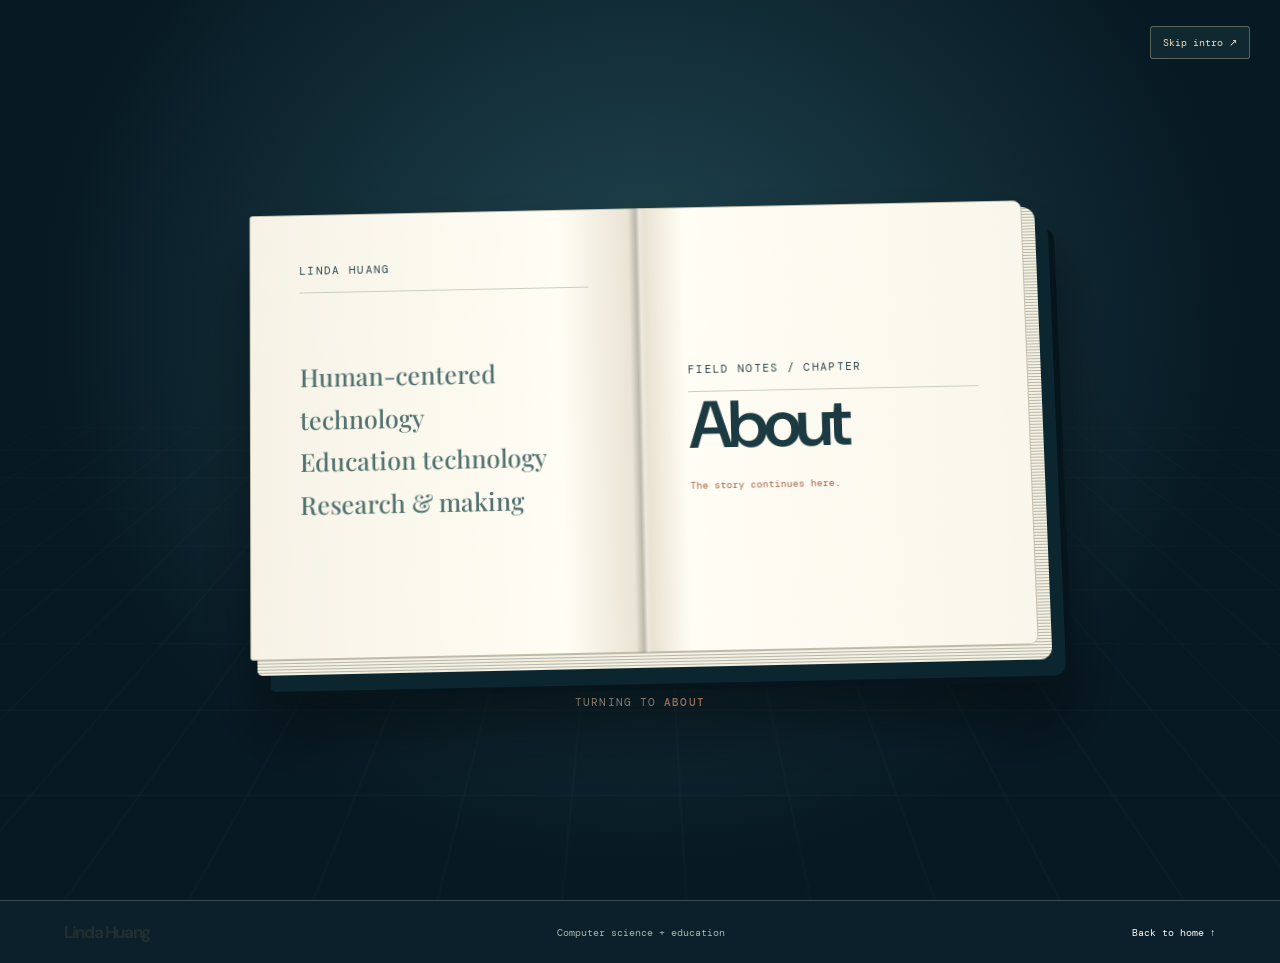
==== about.html @ 570ad169 "Open chapters with a mystery-book transition" ====
<!doctype html><html lang="en"><head><meta charset="UTF-8"><meta name="viewport" content="width=device-width,initial-scale=1"><meta name="description" content="About Linda Huang, a computer science and education student interested in human-centered technology."><title>About Linda Huang</title><link rel="preconnect" href="https://fonts.googleapis.com"><link rel="preconnect" href="https://fonts.gstatic.com" crossorigin><link href="https://fonts.googleapis.com/css2?family=DM+Mono:wght@400;500&family=DM+Sans:wght@400;500;700&family=Playfair+Display:ital,wght@0,600;1,500&display=swap" rel="stylesheet"><link rel="stylesheet" href="styles.css?v=20261101-editorial"><link rel="stylesheet" href="editorial.css?v=20261101-bookflip-v1">  <link rel="stylesheet" href="book.css?v=20261102-mystery-v1">
</head><body class="page-about">
<header class="nav"><a class="brand" href="index.html#top">Linda Huang</a><nav><a class="active" href="about.html">About</a><a href="story.html">My Story</a><a href="research.html">Research</a><a href="projects.html">Projects</a><a href="education.html">Education</a><a href="contact.html">Contact</a></nav><div class="nav-social"><a href="contact.html#email">Email</a><a href="resume.pdf" target="_blank" rel="noopener noreferrer">CV</a></div></header>
<main><section class="about section" id="about"><div class="section-number">About</div><div class="about-layout"><div><h2>Building systems that are useful, intuitive, and <em>human.</em></h2></div><div class="about-copy"><p>Hi, I’m Linda Huang, a Computer Science + Education, Learning Sciences student at the University of Illinois Urbana-Champaign.</p><p>My work sits at the intersection of intelligent systems and everyday human experience. I’m interested in making technology feel more understandable, supportive, and accessible — especially in mental health, education, and communication.</p><p>I’m drawn to interdisciplinary questions: the kind that connect a model to a person, a robot to an environment, or a technical idea to a classroom.</p><div class="focus-tags"><span>Human-centered AI</span><span>Learning sciences</span><span>Robotics</span><span>Education technology</span></div></div></div></section></main>
<footer><a class="brand" href="index.html#top">Linda Huang</a><span>Computer science + education</span><a href="index.html#top">Back to home ↑</a></footer><script src="app.js?v=20261101-editorial"></script><script src="book.js?v=20261102-mystery-v1"></script></body></html>
---- styles.css ----
:root{--ink:#21302e;--paper:#fbfaf6;--cream:#f0efe8;--sage:#dbe7db;--peach:#e8bba6;--accent:#d86b54;--muted:#68736f;--line:#ccd4cd;--serif:'Playfair Display',Georgia,serif;--sans:'DM Sans',Arial,sans-serif;--mono:'DM Mono',monospace}*{box-sizing:border-box}html{scroll-behavior:smooth}body{margin:0;background:var(--paper);color:var(--ink);font:15px/1.65 var(--sans)}.nav{height:70px;padding:0 5vw;display:flex;align-items:center;gap:26px;border-bottom:1px solid var(--line);background:rgba(251,250,246,.94);position:sticky;top:0;z-index:10;backdrop-filter:blur(12px)}.brand{font:700 17px var(--sans);letter-spacing:-.08em;color:var(--ink);text-decoration:none}.brand span{color:var(--accent);font-size:21px;margin-left:3px}.nav-search{font:11px var(--mono);color:var(--muted);display:flex;gap:7px;align-items:center}.nav-search:first-letter{font-size:22px}.nav>nav{display:flex;gap:22px;margin-left:auto}.nav nav a,.nav-social a,footer a{color:var(--ink);font:10px var(--mono);text-decoration:none}.nav nav a:hover,.nav-social a:hover,footer a:hover{color:var(--accent)}.nav-social{display:flex;gap:12px;border-left:1px solid var(--line);padding-left:20px}.section{padding:105px 12vw}.hero{min-height:calc(100vh - 70px);display:grid;grid-template-columns:1fr .8fr;gap:10vw;align-items:center;padding-top:85px;padding-bottom:95px;background:var(--sage)}.eyebrow,.section-number,.item-meta,.tags,.timeline>article>span{font:10px var(--mono);letter-spacing:.06em}.eyebrow{color:var(--accent);text-transform:uppercase}.hero h1{font-size:clamp(66px,9vw,135px);line-height:.82;letter-spacing:-.09em;margin:20px 0 28px;font-weight:600}.hero h1 em,.about h2 em,.contact h2 em{font-family:var(--serif);font-weight:500;letter-spacing:-.08em;color:var(--accent)}.hero-role{font:500 20px/1.3 var(--sans);max-width:420px}.hero-actions{display:flex;gap:22px;align-items:center;margin-top:36px}.button{background:var(--ink);color:var(--paper);text-decoration:none;padding:12px 16px;font-size:11px;font-weight:600;border-radius:4px}.button span{color:var(--peach);padding-left:12px}.text-link{color:var(--ink);font:11px var(--mono);text-decoration:none;border-bottom:1px solid currentColor}.hero-right{align-self:stretch;display:flex;flex-direction:column;justify-content:center}.portrait{height:390px;background:var(--peach);border:1px solid var(--ink);position:relative;display:grid;place-items:center;overflow:hidden}.portrait:before{content:'';position:absolute;width:76%;height:76%;border:1px solid var(--ink);border-radius:50%;transform:rotate(24deg)}.portrait-head{width:170px;height:170px;border-radius:50%;background:var(--paper);border:1px solid var(--ink);display:grid;place-items:center;font:500 35px var(--serif);z-index:1;box-shadow:13px 13px 0 var(--ink)}.portrait-caption{position:absolute;bottom:20px;left:20px;font:10px var(--mono);line-height:1.3}.portrait-star{position:absolute;right:20px;top:20px;font-size:24px}.location{font:10px var(--mono);line-height:1.4;margin:14px 0 0;color:var(--muted)}.location span{color:var(--accent)}.section-number{color:var(--accent);margin-bottom:42px}.section h2{font-size:clamp(40px,5.5vw,78px);line-height:1;letter-spacing:-.075em;margin:0 0 30px;font-weight:600}.about{background:var(--paper)}.about-layout{display:grid;grid-template-columns:1fr .85fr;gap:10vw}.about-copy{max-width:450px;color:var(--muted)}.about-copy p{margin:0 0 22px}.focus-tags{display:flex;gap:8px;flex-wrap:wrap;margin-top:34px}.focus-tags span,.tags span{border:1px solid var(--line);background:rgba(255,255,255,.5);padding:6px 8px;border-radius:3px;font:10px var(--mono)}.publications{background:var(--cream)}.section-intro{max-width:450px;color:var(--muted);margin:-10px 0 48px}.research-list{border-top:1px solid var(--line)}.research-item{display:grid;grid-template-columns:65px 1fr;gap:20px;padding:34px 0;border-bottom:1px solid var(--line)}.item-number{font:11px var(--mono);color:var(--accent)}.item-meta{color:var(--muted);margin:0 0 12px}.research-item h3,.project h3,.timeline h3{font-size:clamp(24px,3vw,40px);line-height:1.05;letter-spacing:-.06em;margin:0 0 15px;font-weight:600}.research-item p:not(.item-meta){max-width:790px;color:var(--muted);margin:0 0 18px}.tags{display:flex;gap:6px;flex-wrap:wrap}.projects{background:var(--paper)}.project-grid{display:grid;grid-template-columns:repeat(2,1fr);gap:20px}.project{border:1px solid var(--line);background:var(--white);min-height:440px}.project-image{height:220px;display:grid;place-items:center;border-bottom:1px solid var(--line);font:75px var(--serif);background:var(--peach)}.project-parent{background:var(--sage)}.project-body{padding:24px}.project-body>span{font:10px var(--mono);color:var(--accent)}.project-body h3{margin-top:18px}.project-body p{color:var(--muted);margin-bottom:20px}.experience{background:var(--sage)}.timeline{border-top:1px solid var(--line)}.timeline article{display:grid;grid-template-columns:180px 1fr;gap:20px;padding:25px 0;border-bottom:1px solid var(--line)}.timeline article>span{color:var(--accent);padding-top:4px}.timeline h3{font-size:25px;margin-bottom:8px}.timeline p{color:var(--muted);margin:0;max-width:630px}.contact{background:var(--ink);color:var(--paper)}.contact .section-number{color:var(--peach)}.contact h2 em{color:var(--peach)}.contact>p{max-width:450px;color:#bdc7c1;margin-bottom:32px}.contact-email{font:500 clamp(24px,3.5vw,48px) var(--serif);color:var(--paper);text-decoration:none;border-bottom:1px solid var(--peach)}.contact-email span{color:var(--peach);font-family:var(--sans)}.contact-footer{display:flex;justify-content:space-between;gap:15px;margin-top:130px;color:#aab6af;font:10px var(--mono)}footer{display:flex;justify-content:space-between;align-items:center;padding:20px 5vw;background:var(--ink);color:#aab6af;border-top:1px solid rgba(251,250,246,.2)}footer span{font:10px var(--mono)}footer a{color:var(--paper)}@media(max-width:780px){.nav{height:64px;padding:0 6vw;gap:14px}.nav-search,.nav-social{display:none}.nav>nav{gap:12px}.nav nav a{font-size:9px}.section{padding:78px 7vw}.hero{display:block;min-height:auto;padding-top:75px}.hero h1{font-size:clamp(66px,19vw,105px)}.hero-role{font-size:17px}.hero-actions{flex-wrap:wrap}.hero-right{margin-top:60px}.portrait{height:310px}.portrait-head{width:140px;height:140px}.about-layout{display:block}.about-copy{margin-top:35px}.research-item{grid-template-columns:35px 1fr;gap:10px}.research-item h3{font-size:28px}.project-grid{grid-template-columns:1fr}.timeline article{display:block}.timeline article>span{display:block;margin-bottom:10px}.contact-footer{flex-direction:column;margin-top:90px}footer{padding:18px 7vw;gap:12px;flex-wrap:wrap}footer>span{width:100%;order:3}}
 .portrait-head{font:600 17px var(--sans);letter-spacing:-.06em;text-align:center}
 .mindjoy-link{display:inline-block;margin-top:18px;padding:9px 12px;background:var(--ink);color:var(--paper);font:500 10px var(--mono);text-decoration:none;border-radius:3px}.mindjoy-link:hover{background:var(--accent);color:var(--paper)}
 .education-feature{display:flex;justify-content:space-between;align-items:flex-end;gap:30px;padding:28px 30px;margin:0 0 34px;background:var(--peach);border:1px solid var(--ink)}.education-label{font:10px var(--mono);color:var(--accent);text-transform:uppercase;letter-spacing:.06em}.education-feature h3{font-size:clamp(25px,3vw,42px);line-height:1;letter-spacing:-.06em;margin:15px 0 10px}.education-feature p{color:var(--muted);margin:0}.education-feature strong{font-size:clamp(42px,6vw,80px);letter-spacing:-.09em;color:rgba(33,48,46,.2)}@media(max-width:780px){.education-feature{display:block;padding:24px}.education-feature strong{display:block;margin-top:22px}}
 .hero-education{max-width:520px;margin:15px 0 0;color:var(--ink);font:500 11px/1.5 var(--mono);text-transform:uppercase;letter-spacing:.04em}.hero-role+.hero-education{border-left:2px solid var(--accent);padding-left:12px}
 .hero-education span{display:block}.hero-education span+span{margin-top:4px;color:var(--muted)}
 .hero-right{align-self:center;display:block}.hero-panel{background:var(--paper);border:1px solid var(--ink);box-shadow:10px 10px 0 var(--ink);padding:25px 26px;max-width:460px}.hero-panel-top,.hero-panel-footer{display:flex;justify-content:space-between;align-items:center;font:10px var(--mono);text-transform:uppercase;letter-spacing:.05em}.hero-panel-top{padding-bottom:20px;border-bottom:1px solid var(--line);color:var(--accent)}.hero-panel-top i{font-style:normal;color:var(--muted)}.hero-panel-main{display:flex;gap:15px;align-items:flex-start;padding:27px 0}.panel-mark{flex:0 0 auto;width:52px;height:52px;display:grid;place-items:center;background:var(--peach);border:1px solid var(--ink);border-radius:50%;font:500 15px var(--serif)}.hero-panel-main strong{display:block;font-size:20px;line-height:1.12;letter-spacing:-.04em}.hero-panel-main p{color:var(--muted);font-size:12px;line-height:1.55;margin:9px 0 0}.hero-panel-details{display:grid;grid-template-columns:repeat(3,1fr);gap:14px;padding:20px 0;border-top:1px solid var(--line);border-bottom:1px solid var(--line)}.hero-panel-details span{display:block;color:var(--accent);font:9px var(--mono);text-transform:uppercase;margin-bottom:7px}.hero-panel-details b{font:500 11px/1.35 var(--sans)}.hero-panel-footer{padding-top:17px;color:var(--muted);font-size:9px}.hero-panel-footer a{color:var(--ink);text-decoration:none}.hero-panel-footer a:hover{color:var(--accent)}@media(max-width:780px){.hero-panel{max-width:none;padding:21px 19px;box-shadow:6px 6px 0 var(--ink)}.hero-panel-details{gap:8px}.hero-panel-details b{font-size:10px}.hero-panel-main strong{font-size:18px}}
 .story{background:var(--peach)}.story .section-number{color:var(--ink)}.story-layout{display:grid;grid-template-columns:1fr .85fr;gap:10vw}.story h2{font-size:clamp(40px,5.5vw,78px);line-height:1;letter-spacing:-.075em;margin:0}.story h2 em{font-family:var(--serif);font-weight:500;color:var(--accent)}.story-copy{max-width:450px;color:var(--muted)}.story-copy p{margin:0 0 21px}.story-steps{display:grid;grid-template-columns:repeat(3,1fr);gap:0;margin-top:75px;border-top:1px solid var(--ink);border-bottom:1px solid var(--ink)}.story-steps>div{padding:20px 18px 22px;border-right:1px solid var(--ink)}.story-steps>div:last-child{border-right:0}.story-steps span{display:block;color:var(--accent);font:10px var(--mono);margin-bottom:20px}.story-steps b{font:600 22px var(--serif)}.story-steps p{color:var(--muted);font-size:12px;line-height:1.4;margin:8px 0 0}@media(max-width:780px){.story-layout{display:block}.story-copy{margin-top:32px}.story-steps{grid-template-columns:1fr;margin-top:50px}.story-steps>div{border-right:0;border-bottom:1px solid var(--ink)}.story-steps>div:last-child{border-bottom:0}}
 .hero.hero-solo{grid-template-columns:1fr}.hero.hero-solo .hero-left{max-width:940px}
 .project-security{background:var(--sage)}.project-robot{background:var(--peach)}
 .contact-linkedin,.contact-github{display:inline-block;margin:22px 0 0;color:var(--paper);font:11px var(--mono);text-decoration:none;border-bottom:1px solid var(--peach);padding-bottom:3px}.contact-linkedin:hover,.contact-github:hover{color:var(--peach)}
 .contact-email,.contact-linkedin,.contact-github{display:block;width:max-content}.contact-linkedin,.contact-github{font:500 clamp(24px,3.5vw,48px) var(--serif);margin-top:24px;padding-bottom:8px}
 #contact{scroll-margin-top:82px}.contact-email.is-highlighted{color:var(--peach);border-bottom-color:var(--paper);text-shadow:0 0 18px rgba(232,187,166,.68);animation:contact-email-highlight 2.4s ease-out both}@keyframes contact-email-highlight{0%,100%{transform:translateX(0)}18%{transform:translateX(5px)}36%{transform:translateX(-4px)}54%{transform:translateX(3px)}72%{transform:translateX(-2px)}}
/* Research media */
.project{background:var(--paper)}
.research-content{min-width:0}.research-media{margin:28px 0 22px;border:1px solid var(--ink);background:var(--paper);padding:18px 20px;color:var(--ink);font:10px var(--mono);overflow:hidden}.media-kicker{color:var(--accent);letter-spacing:.08em;margin-bottom:18px}.model-row{display:grid;grid-template-columns:72px 1fr 28px;gap:10px;align-items:center;margin:12px 0}.model-row b{font-weight:500;text-align:right}.bar{display:block;height:9px;background:var(--peach);border-right:18px solid var(--ink)}.bar-one{width:96%}.bar-two{width:88%}.bar-three{width:80%}.media-foot{display:flex;justify-content:space-between;gap:12px;border-top:1px solid var(--line);padding-top:13px;margin-top:18px;color:var(--muted);font-size:9px}.signal-map{height:150px;position:relative;background:var(--sage);border:1px solid var(--line)}.signal-node{position:absolute;display:grid;place-items:center;border:1px solid var(--ink);border-radius:50%;background:var(--paper);height:42px;width:42px;z-index:1}.node-center{left:calc(50% - 21px);top:calc(50% - 21px);background:var(--peach);font-family:var(--serif);font-size:12px}.node-sleep{left:10%;top:16%}.node-stress{right:10%;top:16%}.node-study{left:10%;bottom:16%}.node-social{right:10%;bottom:16%;width:54px;border-radius:24px}.signal-line{position:absolute;height:1px;background:var(--ink);width:34%;left:33%;top:50%;transform-origin:left center}.line-a{transform:rotate(-31deg)}.line-b{transform:rotate(31deg)}.line-c{transform:rotate(149deg)}.line-d{transform:rotate(-149deg)}@media(max-width:780px){.research-media{margin-top:24px;padding:15px}.model-row{grid-template-columns:64px 1fr 24px}.media-foot{display:block;line-height:1.6}.media-foot span{display:block}.media-foot span+span{margin-top:3px}}
.project-image svg{width:92px;height:92px;fill:none;stroke:var(--ink);stroke-width:2;stroke-linecap:round;stroke-linejoin:round}.project-image svg circle{fill:var(--paper)}.project-image svg path:first-child{fill:none}.project-image.project-security svg{stroke-width:2.5}.project-image.project-robot svg{width:110px;height:110px}
.project-image .generated-media{width:170px;height:128px;stroke-width:1.8}.generated-media .media-orb{fill:var(--paper);transform-origin:80px 58px;animation:media-breathe 3s ease-in-out infinite}.generated-media .media-orbit{fill:none;stroke:var(--accent);stroke-dasharray:5 7;transform-origin:80px 58px;animation:media-spin 8s linear infinite}.generated-media .media-dot{fill:var(--accent);stroke:none;animation:media-blink 2s ease-in-out infinite}.generated-media .media-scan{stroke:var(--peach);stroke-width:3;stroke-dasharray:12 8;animation:media-scan 2.6s linear infinite}.generated-media .media-bubble{fill:var(--paper);animation:media-float 3.5s ease-in-out infinite}.generated-media .bubble-two{animation-delay:1s}@keyframes media-breathe{0%,100%{transform:scale(.96)}50%{transform:scale(1.06)}}@keyframes media-spin{to{transform:rotate(360deg)}}@keyframes media-blink{0%,100%{opacity:.35}50%{opacity:1}}@keyframes media-scan{to{stroke-dashoffset:-40}}@keyframes media-float{0%,100%{transform:translateY(5px);opacity:.4}50%{transform:translateY(-8px);opacity:1}}
.mental-health-icon{width:180px;height:150px;fill:none;stroke:var(--ink);stroke-linecap:round;stroke-linejoin:round}.mental-health-icon .heart-shape{fill:rgba(232,187,166,.55);stroke-width:2}.mental-health-icon .pulse-line{stroke:var(--accent);stroke-width:2.5;stroke-dasharray:10 5;animation:mental-pulse 2.5s linear infinite}@keyframes mental-pulse{to{stroke-dashoffset:-45}}
.mental-health-icon .brain-shape{fill:rgba(232,187,166,.55);stroke-width:2}.mental-health-icon .brain-fold{stroke:var(--accent);stroke-width:1.5}.mental-health-icon .signal-node-real{fill:var(--accent);stroke:none}.mental-health-icon .signal-connector{stroke:var(--muted);stroke-width:1;stroke-dasharray:3 4}.mental-health-icon .detect-line{stroke:var(--accent);stroke-width:2;stroke-dasharray:8 5;animation:mental-pulse 2.5s linear infinite}
.nav nav a.active{color:var(--accent)}
body::before{content:'';position:fixed;inset:0;z-index:1000;pointer-events:none;background:var(--paper);animation:page-fade-curtain .65s ease-out both}.page-about::before{background:var(--peach);animation:about-flash .8s cubic-bezier(.2,.8,.2,1) both}.page-story::before{background:var(--peach);animation:story-flash .8s cubic-bezier(.2,.8,.2,1) both}.page-research::before{background:var(--cream);animation:research-flash .8s cubic-bezier(.2,.8,.2,1) both}.page-projects::before{background:var(--sage);transform-origin:50% 50%;animation:projects-flash .85s cubic-bezier(.2,.8,.2,1) both}.page-education::before{background:var(--sage);animation:education-flash .8s cubic-bezier(.2,.8,.2,1) both}.page-contact::before{background:var(--ink);animation:contact-flash .8s ease-out both}@keyframes page-fade-curtain{0%{opacity:1}100%{opacity:0}}@keyframes about-flash{0%{clip-path:inset(0 0 0 0)}100%{clip-path:inset(0 100% 0 0)}}@keyframes story-flash{0%{clip-path:inset(0 0 100% 0)}100%{clip-path:inset(100% 0 0 0)}}@keyframes research-flash{0%{clip-path:inset(0 0 0 0)}100%{clip-path:inset(0 0 0 100%)}}@keyframes projects-flash{0%{transform:scale(1);opacity:1}100%{transform:scale(.05);opacity:0}}@keyframes education-flash{0%{clip-path:inset(100% 0 0 0)}100%{clip-path:inset(0 0 100% 0)}}@keyframes contact-flash{0%{opacity:1}100%{opacity:0}}@media(prefers-reduced-motion:reduce){body::before{animation:none!important;opacity:0!important}}
/* Page transitions: center-led motion, with no left-to-right wipes. */
body::before,.page-home::before,.page-about::before,.page-story::before,.page-research::before,.page-projects::before,.page-education::before,.page-contact::before{animation:page-fade-curtain .42s ease-out both}
.page-home main,.page-about main{transform-origin:50% 50%;animation:center-zoom-in .85s cubic-bezier(.2,.8,.2,1) both}
.page-story main,.page-education main{transform-origin:50% 50%;animation:blinds-open .9s cubic-bezier(.2,.8,.2,1) both}
.page-research main{transform-origin:50% 50%;animation:center-pop-in .9s cubic-bezier(.2,.8,.2,1) both}
.page-projects main{transform-origin:50% 50%;animation:project-pop-in .95s cubic-bezier(.2,.8,.2,1) both}
.page-contact main{transform-origin:50% 50%;animation:contact-center-in .85s cubic-bezier(.2,.8,.2,1) both}
@keyframes center-zoom-in{0%{opacity:0;transform:scale(.86);filter:blur(5px)}68%{opacity:1;transform:scale(1.025);filter:blur(0)}100%{opacity:1;transform:scale(1)}}
@keyframes blinds-open{0%{opacity:0;transform:scaleY(.06);filter:blur(3px)}58%{opacity:1;transform:scaleY(.06);filter:blur(0)}100%{opacity:1;transform:scaleY(1)}}
@keyframes center-pop-in{0%{opacity:0;transform:scale(.72) rotate(-1.5deg);filter:blur(4px)}72%{opacity:1;transform:scale(1.035) rotate(.25deg);filter:blur(0)}100%{opacity:1;transform:scale(1) rotate(0)}}
@keyframes project-pop-in{0%{opacity:0;transform:scale(.68)}62%{opacity:1;transform:scale(1.045)}100%{opacity:1;transform:scale(1)}}
@keyframes contact-center-in{0%{opacity:0;transform:scale(.9);filter:blur(7px)}100%{opacity:1;transform:scale(1);filter:blur(0)}}
@media(prefers-reduced-motion:reduce){.page-home main,.page-about main,.page-story main,.page-research main,.page-projects main,.page-education main,.page-contact main{animation:none!important}}
.nav{animation:nav-drop .7s cubic-bezier(.2,.8,.2,1) both}.nav nav a{position:relative;transition:color .25s ease,transform .25s ease}.nav nav a:hover{transform:translateY(-2px)}.nav nav a::after{content:'';position:absolute;left:0;right:100%;bottom:-7px;height:1px;background:var(--accent);transition:right .3s ease}.nav nav a:hover::after,.nav nav a.active::after{right:0}.button,.text-link,.mindjoy-link,.contact-linkedin,.contact-github{transition:transform .25s ease,background-color .25s ease,color .25s ease,box-shadow .25s ease}.button:hover,.text-link:hover,.mindjoy-link:hover,.contact-linkedin:hover,.contact-github:hover{transform:translateY(-3px)}.button:hover{box-shadow:5px 5px 0 var(--peach)}.hero .portrait{animation:soft-float 6s ease-in-out infinite}.hero-panel{animation:panel-enter .9s .18s cubic-bezier(.2,.8,.2,1) both}.project,.story-steps>div{transition:transform .35s ease,box-shadow .35s ease,border-color .35s ease}.project:hover{transform:translateY(-8px);box-shadow:10px 12px 0 var(--ink);border-color:var(--ink)}.project:hover .project-image{background-color:var(--sage)}.story-steps>div:hover{transform:translateY(-4px);background:rgba(251,250,246,.2)}.focus-tags span,.tags span{transition:transform .2s ease,background-color .2s ease,border-color .2s ease}.focus-tags span:hover,.tags span:hover{transform:translateY(-3px);background:var(--peach);border-color:var(--ink)}.motion-reveal{opacity:0;transform:translateY(26px);transition:opacity .75s cubic-bezier(.2,.8,.2,1) var(--reveal-delay,0ms),transform .75s cubic-bezier(.2,.8,.2,1) var(--reveal-delay,0ms)}.motion-reveal.is-visible{opacity:1;transform:none}@keyframes nav-drop{from{opacity:0;transform:translateY(-14px)}to{opacity:1;transform:none}}@keyframes soft-float{0%,100%{transform:translateY(0) rotate(0)}50%{transform:translateY(-8px) rotate(.5deg)}}@keyframes panel-enter{from{opacity:0;transform:translateX(28px) rotate(1deg)}to{opacity:1;transform:none}}@media(prefers-reduced-motion:reduce){*,*::before,*::after{animation-duration:.01ms!important;animation-iteration-count:1!important;scroll-behavior:auto!important;transition-duration:.01ms!important}.motion-reveal{opacity:1;transform:none}}
/* Research pages */
.research-actions{display:flex;align-items:center;gap:22px;flex-wrap:wrap;margin-top:25px}.research-actions .button{display:inline-block}.research-actions .text-link{display:inline-block}.detail-hero{background:var(--cream);padding-top:92px;padding-bottom:88px}.detail-kicker{font:10px var(--mono);letter-spacing:.08em;text-transform:uppercase;color:var(--accent);margin:0 0 22px}.detail-hero h1{font-size:clamp(48px,7vw,104px);line-height:.93;letter-spacing:-.085em;max-width:1040px;margin:0 0 30px}.detail-hero h1 em{font-family:var(--serif);font-weight:500;color:var(--accent);letter-spacing:-.075em}.detail-lede{max-width:700px;font-size:clamp(18px,2vw,25px);line-height:1.35;color:var(--muted);margin:0}.detail-section{background:var(--paper)}.detail-tint{background:var(--peach)}.detail-section-heading{max-width:780px;margin-bottom:46px}.detail-section-heading .section-number{margin-bottom:22px}.detail-section-heading h2{margin-bottom:0}.metric-grid{display:grid;grid-template-columns:repeat(4,1fr);border-top:1px solid var(--ink);border-bottom:1px solid var(--ink);margin-bottom:40px}.metric-grid>div{padding:24px 18px;border-right:1px solid var(--ink)}.metric-grid>div:last-child{border-right:0}.metric-grid strong{display:block;font:600 clamp(36px,5vw,70px)/.9 var(--serif);letter-spacing:-.07em;color:var(--accent);margin-bottom:12px}.metric-grid span{display:block;font:10px/1.4 var(--mono);text-transform:uppercase;letter-spacing:.05em}.detail-copy{max-width:780px;color:var(--muted);font-size:17px;line-height:1.65}.detail-copy p{margin:0 0 20px}.detail-copy p:last-child{margin-bottom:0}.detail-columns{display:grid;grid-template-columns:1fr 1fr;gap:8vw}.detail-columns h3{font-size:24px;letter-spacing:-.05em;margin:0 0 18px}.detail-columns p{max-width:470px;color:var(--muted);line-height:1.6}.detail-list{padding:0;margin:0;list-style:none;max-width:500px;color:var(--muted)}.detail-list li{border-top:1px solid rgba(33,48,46,.3);padding:14px 0 14px 25px;line-height:1.5;position:relative}.detail-list li::before{content:'+';position:absolute;left:0;color:var(--accent);font:16px var(--mono)}ol.detail-list{counter-reset:research-step}.detail-list li{counter-increment:research-step}.detail-columns ol.detail-list li::before{content:counter(research-step,decimal-leading-zero)}.result-grid{display:grid;grid-template-columns:repeat(3,1fr);gap:16px;margin-top:40px}.result-grid article{border:1px solid var(--line);padding:22px;background:var(--white)}.result-label{display:block;color:var(--accent);font:10px var(--mono);letter-spacing:.06em;text-transform:uppercase;margin-bottom:18px}.result-grid h3{font-size:24px;line-height:1.05;letter-spacing:-.05em;margin:0 0 12px}.result-grid p{color:var(--muted);line-height:1.5;margin:0}.data-table-wrap{overflow-x:auto;margin-top:38px}.data-table{width:100%;border-collapse:collapse;min-width:620px;font:12px var(--mono);background:var(--white)}.data-table caption{text-align:left;color:var(--muted);font-size:10px;line-height:1.4;margin-bottom:12px}.data-table th,.data-table td{text-align:left;border:1px solid var(--line);padding:13px 14px}.data-table th{background:var(--ink);color:var(--paper);font-weight:500}.data-table td:not(:first-child){white-space:nowrap}.detail-callout{border-left:3px solid var(--accent);max-width:760px;margin-top:40px;padding:6px 0 6px 22px}.detail-callout span{display:block;font:10px var(--mono);text-transform:uppercase;color:var(--accent);letter-spacing:.06em;margin-bottom:12px}.detail-callout p{font:500 24px/1.3 var(--serif);margin:0;max-width:700px}.feature-bars{max-width:760px;margin-bottom:38px}.feature-bars>div{margin-bottom:24px}.feature-bars span{display:flex;justify-content:space-between;gap:20px;margin-bottom:8px;font:11px var(--mono);text-transform:uppercase}.feature-bars i{font-style:normal;color:var(--accent)}.feature-bars em{display:block;height:14px;background:var(--accent);width:var(--bar-size);box-shadow:8px 0 0 var(--ink)}.detail-cta{display:flex;justify-content:space-between;align-items:flex-end;gap:40px;background:var(--ink);color:var(--paper)}.detail-cta .section-number{color:var(--peach);margin-bottom:22px}.detail-cta h2{max-width:700px;margin:0;color:var(--paper)}.detail-cta .text-link{color:var(--paper);border-color:var(--peach)}.page-research-detail main{animation:detail-page-in .85s cubic-bezier(.2,.8,.2,1) both}.page-research-detail .detail-hero{animation:detail-hero-in .8s .08s cubic-bezier(.2,.8,.2,1) both}.page-research-detail .detail-section{animation:detail-section-in .75s .2s cubic-bezier(.2,.8,.2,1) both}@keyframes detail-page-in{from{opacity:0;transform:scale(.96)}to{opacity:1;transform:none}}@keyframes detail-hero-in{from{opacity:0;transform:scale(.94)}to{opacity:1;transform:none}}@keyframes detail-section-in{from{opacity:0;transform:translateY(22px)}to{opacity:1;transform:none}}@media(max-width:780px){.detail-hero{padding-top:76px;padding-bottom:70px}.detail-hero h1{font-size:clamp(43px,13vw,72px)}.detail-lede{font-size:18px}.metric-grid{grid-template-columns:repeat(2,1fr)}.metric-grid>div:nth-child(2){border-right:0}.metric-grid>div:nth-child(-n+2){border-bottom:1px solid var(--ink)}.detail-columns,.result-grid{grid-template-columns:1fr;gap:28px}.detail-cta{display:block}.detail-cta .research-actions{margin-top:35px}}
/* Research figures */
.research-actions .button-outline{background:transparent;color:var(--ink);border:1px solid var(--ink);padding:11px 15px}.research-actions .button-outline:hover{background:var(--peach);color:var(--ink);box-shadow:5px 5px 0 var(--ink)}
.research-card-image{margin:24px 0 25px;border:1px solid var(--ink);background:var(--paper);overflow:hidden}.research-card-image img{display:block;width:100%;height:220px;object-fit:contain;padding:12px}.research-card-image figcaption,.paper-figure-grid figcaption{border-top:1px solid var(--line);padding:11px 14px;color:var(--muted);font:10px/1.4 var(--mono)}.paper-figures{background:var(--cream)}.paper-figure-grid{display:grid;grid-template-columns:repeat(2,1fr);gap:20px}.paper-figure-grid figure{margin:0;border:1px solid var(--ink);background:var(--paper);overflow:hidden}.paper-figure-grid img{display:block;width:100%;height:310px;object-fit:contain;padding:14px;background:var(--paper)}@media(max-width:780px){.research-card-image img{height:180px}.paper-figure-grid{grid-template-columns:1fr}.paper-figure-grid img{height:250px}}
.research-item{grid-template-columns:1fr}.research-item .item-number,#research .item-number,#projects .item-number{display:none}
/* Site navigation: a calm, consistent transition for every page. */
@view-transition{navigation:auto}
::view-transition-old(root){animation:site-page-out .16s ease-in both}
::view-transition-new(root){animation:site-page-in .42s cubic-bezier(.22,.8,.22,1) both}
@keyframes site-page-out{to{opacity:0;transform:scale(.995)}}
@keyframes site-page-in{from{opacity:0;transform:scale(.992);filter:blur(2px)}to{opacity:1;transform:scale(1);filter:blur(0)}}
body::before{display:none!important}
.page-home main,.page-about main,.page-story main,.page-research main,.page-projects main,.page-education main,.page-contact main,.page-research-detail main{transform-origin:50% 35%;animation:site-content-settle .46s cubic-bezier(.22,.8,.22,1) both}
.page-research-detail .detail-hero,.page-research-detail .detail-section{animation:none}
.nav{animation:site-nav-settle .36s cubic-bezier(.22,.8,.22,1) both}
@keyframes site-content-settle{from{opacity:0;transform:translateY(10px) scale(.996)}to{opacity:1;transform:none}}
@keyframes site-nav-settle{from{opacity:0;transform:translateY(-5px)}to{opacity:1;transform:none}}
@supports selector(::view-transition-new(root)){.page-home main,.page-about main,.page-story main,.page-research main,.page-projects main,.page-education main,.page-contact main,.page-research-detail main,.nav{animation:none}}
.motion-reveal{transform:translateY(14px);transition:opacity .48s cubic-bezier(.22,.8,.22,1) var(--reveal-delay,0ms),transform .48s cubic-bezier(.22,.8,.22,1) var(--reveal-delay,0ms)}
@media(prefers-reduced-motion:reduce){::view-transition-old(root),::view-transition-new(root){animation:none}.page-home main,.page-about main,.page-story main,.page-research main,.page-projects main,.page-education main,.page-contact main,.page-research-detail main,.nav{animation:none!important}}
---- editorial.css ----
/* A quieter, more connected layout for Linda's site. */
@view-transition { navigation: auto; }

body {
  min-height: 100vh;
  display: flex;
  flex-direction: column;
}

body::before { display: none !important; }
main { flex: 1; }
.nav,
.page-home main,
.page-about main,
.page-story main,
.page-research main,
.page-projects main,
.page-education main,
.page-contact main,
.page-research-detail main,
.page-research-detail .detail-hero,
.page-research-detail .detail-section { animation: none !important; }

.nav { border-bottom-color: var(--line); }
.nav nav a { font-size: 11px; }
.nav-social a { font-size: 11px; }
.button { display: inline-block; }
.button:focus-visible,
.plain-link:focus-visible,
.nav a:focus-visible,
.home-work-card a:focus-visible {
  outline: 2px solid var(--accent);
  outline-offset: 4px;
}

/* Inner pages should read like articles, not full-screen panels. */
.section { padding: 58px clamp(24px, 7vw, 110px); }
.section-number { margin-bottom: 14px; }
.section h2 { font-size: clamp(34px, 3.8vw, 52px); max-width: 1050px; }
.section-intro { max-width: 690px; margin: -8px 0 34px; font-size: 16px; }
.about,
.story,
.publications,
.projects,
.experience { background: var(--paper); }
.story,
.experience,
.projects { border-top: 1px solid var(--line); }
.story-layout,
.about-layout { gap: clamp(30px, 5vw, 76px); }
.story-copy,
.about-copy { color: var(--ink); font-size: 16px; }
.story-steps { margin-top: 42px; }
.story-steps > div { padding: 18px; }
.education-feature { padding: 22px 26px; }
.project { min-height: 0; }
.project-image { height: 165px; }
.project-body h3 { font-size: clamp(25px, 2.6vw, 34px); }
.research-item { padding: 32px 0; }
.page-research .research-content {
  display: grid;
  grid-template-columns: minmax(220px, 300px) minmax(0, 1fr);
  column-gap: clamp(26px, 4vw, 56px);
  align-items: start;
}
.page-research .research-card-image {
  grid-column: 1;
  grid-row: 1 / 6;
  margin: 0;
}
.page-research .research-card-image img { height: 205px; }
.page-research .research-content > :not(.research-card-image) { grid-column: 2; }
.page-research .research-content .item-meta { margin: 0 0 10px; }
.page-research .research-content h3 { margin-bottom: 12px; }
.page-research .research-actions { margin: 10px 0 18px; }
.page-research-detail .detail-hero { padding-top: 52px; padding-bottom: 50px; }
.page-research-detail .detail-hero .section-number { margin-bottom: 9px; }
.page-research-detail .detail-hero h1 { font-size: clamp(38px, 4.3vw, 60px); line-height: 1.02; letter-spacing: -.065em; max-width: 960px; }
.page-research-detail .detail-lede { font-size: clamp(17px, 1.6vw, 21px); }
.page-research-detail .detail-section { padding-top: 66px; padding-bottom: 66px; }
.page-research-detail .detail-tint,
.paper-figures { background: var(--cream); }
.page-research-detail .detail-cta { padding-top: 58px; padding-bottom: 58px; }
.page-contact .contact { min-height: 0; }
.page-contact main { background: var(--ink); }
.page-contact .contact-footer { margin-top: 72px; }

/* Homepage: a concise index to the full pages. */
.page-home { background: var(--paper); }
.page-home main { width: 100%; }
.home-intro,
.home-work,
.home-projects,
.home-about,
.home-contact {
  padding: clamp(50px, 5.5vw, 86px) clamp(24px, 7vw, 110px);
  border-bottom: 1px solid var(--line);
}
.home-intro { padding-top: clamp(48px, 6vw, 92px); padding-bottom: clamp(55px, 7vw, 100px); }
.home-intro-meta {
  display: flex;
  justify-content: space-between;
  gap: 20px;
  color: var(--accent);
  font: 11px/1.4 var(--mono);
  text-transform: uppercase;
  letter-spacing: .06em;
  margin-bottom: 38px;
}
.home-intro-meta span:last-child { color: var(--muted); }
.home-intro-grid {
  display: grid;
  grid-template-columns: minmax(0, 1.05fr) minmax(330px, .75fr);
  gap: clamp(40px, 8vw, 130px);
  align-items: end;
}
.home-intro h1 {
  font: 600 clamp(78px, 10vw, 150px)/.9 var(--sans);
  letter-spacing: -.09em;
  margin: 0;
}
.home-intro h1 em {
  display: block;
  font-family: var(--serif);
  font-weight: 500;
  letter-spacing: -.08em;
  color: var(--accent);
}
.home-intro-copy { max-width: 520px; }
.home-intro-copy > p { color: var(--muted); margin: 0 0 16px; font-size: 16px; }
.home-intro-copy .home-lede { color: var(--ink); font-size: clamp(21px, 2.3vw, 29px); line-height: 1.35; font-weight: 500; }
.home-school {
  border-top: 1px solid var(--line);
  padding-top: 18px;
  margin-top: 27px;
  color: var(--muted);
  font: 11px/1.6 var(--mono);
}
.home-school span { display: block; }
.home-school span:first-child { color: var(--ink); }
.home-links { display: flex; flex-wrap: wrap; align-items: center; gap: 20px; margin-top: 26px; }
.plain-link {
  display: inline-flex;
  gap: 10px;
  align-items: center;
  color: var(--ink);
  font: 500 12px/1.5 var(--mono);
  text-decoration: none;
  border-bottom: 1px solid var(--accent);
  padding-bottom: 3px;
  transition: color .18s ease, border-color .18s ease;
}
.plain-link:hover { color: var(--accent); }
.plain-link span { font: 16px var(--sans); }
.home-section-head {
  display: flex;
  align-items: end;
  justify-content: space-between;
  gap: 30px;
  margin-bottom: 30px;
}
.home-kicker,
.home-card-meta {
  margin: 0 0 13px;
  color: var(--accent);
  font: 10px/1.5 var(--mono);
  text-transform: uppercase;
  letter-spacing: .06em;
}
.home-section-head h2,
.home-about h2,
.home-contact h2 {
  margin: 0;
  font: 600 clamp(36px, 4.6vw, 62px)/1.04 var(--sans);
  letter-spacing: -.075em;
}
.home-work-grid { display: grid; grid-template-columns: repeat(2, minmax(0, 1fr)); gap: 22px; }
.home-work-card { min-width: 0; border: 1px solid var(--line); background: #fff; }
.home-work-image {
  display: block;
  height: 200px;
  background: var(--cream);
  border-bottom: 1px solid var(--line);
  padding: 18px;
}
.home-work-image img { display: block; width: 100%; height: 100%; object-fit: contain; }
.home-work-copy { padding: 24px 26px 27px; }
.home-work-copy h3 { font-size: clamp(23px, 2.4vw, 32px); line-height: 1.12; letter-spacing: -.055em; margin: 0 0 13px; }
.home-work-copy h3 a { color: inherit; text-decoration: none; }
.home-work-copy h3 a:hover { color: var(--accent); }
.home-work-copy > p:not(.home-card-meta) { color: var(--muted); margin: 0 0 22px; max-width: 520px; }
.home-project-list { border-top: 1px solid var(--line); }
.home-project-row {
  display: grid;
  grid-template-columns: minmax(190px, .8fr) minmax(260px, 1.1fr) auto;
  align-items: start;
  gap: 28px;
  padding: 24px 0;
  border-bottom: 1px solid var(--line);
}
.home-project-row .home-card-meta { margin-bottom: 7px; }
.home-project-row h3 { font-size: clamp(23px, 2.7vw, 35px); letter-spacing: -.055em; line-height: 1.12; margin: 0; }
.home-project-row > p { margin: 0; max-width: 510px; color: var(--muted); }
.home-project-row .plain-link { white-space: nowrap; }
.home-about { display: grid; grid-template-columns: 1fr 1fr; gap: clamp(35px, 8vw, 120px); background: var(--cream); }
.home-about > div:last-child { max-width: 510px; }
.home-about > div:last-child p { font-size: 18px; line-height: 1.6; margin: 0 0 24px; }
.home-about-links { display: flex; flex-wrap: wrap; gap: 20px; }
.home-contact { background: var(--ink); color: var(--paper); }
.home-contact .home-kicker { color: var(--peach); }
.home-contact > div { display: flex; align-items: end; justify-content: space-between; gap: 28px; }
.home-contact h2 { max-width: 710px; }
.home-contact .button { background: var(--peach); color: var(--ink); white-space: nowrap; }

@media (max-width: 920px) {
  .home-intro-grid { grid-template-columns: 1fr; gap: 34px; }
  .home-intro-copy { max-width: 650px; }
  .home-project-row { grid-template-columns: 1fr 1.2fr; }
  .home-project-row .plain-link { grid-column: 2; justify-self: start; }
  .page-research .research-content { grid-template-columns: minmax(180px, 240px) minmax(0, 1fr); }
}

@media (max-width: 780px) {
  .nav {
    height: auto;
    display: grid;
    grid-template-columns: 1fr auto;
    gap: 7px 12px;
    padding: 11px 5vw 0;
  }
  .nav .brand { align-self: center; }
  .nav-social { display: flex; align-items: center; border: 0; padding-left: 0; grid-column: 2; grid-row: 1; }
  .nav > nav {
    grid-column: 1 / -1;
    grid-row: 2;
    margin-left: 0;
    overflow-x: auto;
    white-space: nowrap;
    gap: 13px;
    padding: 4px 0 10px;
    scrollbar-width: none;
  }
  .nav > nav::-webkit-scrollbar { display: none; }
  .nav nav a { font-size: 10px; flex: none; }
  .section { padding: 48px 6vw; }
  .section h2 { font-size: clamp(35px, 8vw, 48px); }
  .home-intro,
  .home-work,
  .home-projects,
  .home-about,
  .home-contact { padding: 48px 6vw; }
  .home-intro-meta span:last-child { display: none; }
  .home-intro h1 { font-size: clamp(70px, 17vw, 112px); }
  .home-work-grid,
  .home-about { grid-template-columns: 1fr; }
  .home-work-image { height: 170px; }
  .home-section-head { align-items: start; }
  .home-project-row { grid-template-columns: 1fr; gap: 10px; }
  .home-project-row .plain-link { grid-column: 1; }
  .home-about { gap: 26px; }
  .home-contact > div { align-items: start; flex-direction: column; }
  .page-research .research-content { display: block; }
  .page-research .research-card-image { margin: 16px 0 22px; }
  .page-research .research-card-image img { height: 175px; }
  .page-research-detail .detail-hero { padding-top: 48px; padding-bottom: 48px; }
  .page-research-detail .detail-section { padding-top: 48px; padding-bottom: 48px; }
}

@media (max-width: 480px) {
  .home-intro { padding-top: 34px; padding-bottom: 42px; }
  .home-intro-meta { margin-bottom: 24px; }
  .home-intro-grid { gap: 23px; }
  .home-intro h1 { font-size: clamp(66px, 17vw, 88px); }
  .home-intro-copy .home-lede { font-size: 21px; }
  .home-intro-copy > p { margin-bottom: 11px; }
  .home-school { padding-top: 14px; margin-top: 18px; }
  .home-links { margin-top: 19px; }
  .home-section-head { display: block; }
  .home-section-head .plain-link { margin-top: 16px; }
  .home-work-copy { padding: 21px; }
  .home-project-row h3 { font-size: 26px; }
  .project-image { height: 145px; }
  .page-contact .contact-email,
  .page-contact .contact-linkedin,
  .page-contact .contact-github { font-size: clamp(22px, 7vw, 34px); max-width: 100%; overflow-wrap: anywhere; }
}

/* Same-site navigation turns from one portfolio page to the next like a book leaf. */
::view-transition-group(root) {
  perspective: 1800px;
  transform-style: preserve-3d;
}
::view-transition-image-pair(root) {
  isolation: isolate;
  perspective: 1800px;
  transform-style: preserve-3d;
}
::view-transition-old(root),
::view-transition-new(root) {
  backface-visibility: hidden;
  transform-style: preserve-3d;
  animation-duration: .78s;
  animation-timing-function: cubic-bezier(.56,.04,.24,1);
  animation-fill-mode: both;
}
::view-transition-old(root) {
  z-index: 2;
  transform-origin: left center;
  box-shadow: inset -3vw 0 3vw -2vw rgba(0,0,0,.58);
  animation-name: book-leaf-turn-away;
}
::view-transition-new(root) {
  z-index: 1;
  transform-origin: right center;
  box-shadow: inset 3vw 0 3vw -2vw rgba(0,0,0,.42);
  animation-duration: .84s;
  animation-delay: .04s;
  animation-timing-function: cubic-bezier(.18,.72,.24,1);
  animation-name: book-leaf-turn-in;
}
@keyframes book-leaf-turn-away {
  0% { transform: rotateY(0); filter: brightness(1); opacity: 1; }
  42% { filter: brightness(.82); }
  100% { transform: rotateY(-84deg) scale(.992); filter: brightness(.52); opacity: .24; }
}
@keyframes book-leaf-turn-in {
  0% { transform: rotateY(78deg) scale(.99); filter: brightness(.48); opacity: .12; }
  48% { filter: brightness(.82); opacity: .9; }
  100% { transform: rotateY(0) scale(1); filter: brightness(1); opacity: 1; }
}
@media (max-width: 600px) {
  ::view-transition-old(root) { animation-duration: .58s; }
  ::view-transition-new(root) { animation-duration: .64s; }
}
@media (prefers-reduced-motion: reduce) {
  ::view-transition-old(root),
  ::view-transition-new(root) { animation: none !important; }
}

@media (prefers-reduced-motion: reduce) {
  *, *::before, *::after { scroll-behavior: auto !important; animation: none !important; transition: none !important; }
}
---- book.css ----
/* The book is an entrance, not a reading container. */
@view-transition { navigation: none; }
::view-transition-old(root), ::view-transition-new(root) { animation: none !important; }

body.chapter-page { background: #f7f5ed; color: #233a40; }
body.chapter-page .nav { background: #0b202a; border-bottom-color: rgba(222,234,227,.13); }
body.chapter-page .nav .brand,
body.chapter-page .nav nav a,
body.chapter-page .nav-social a { color: #eff0e8; }
body.chapter-page .nav nav a.active,
body.chapter-page .nav nav a:hover,
body.chapter-page .nav-social a:hover { color: #f3ae8c; }
body.chapter-page .nav-social { border-color: rgba(222,234,227,.18); }
body.chapter-page footer { background: #0b202a; }
body.chapter-page main.chapter-main {
  flex: 1;
  min-height: calc(100svh - 70px);
  background: #f7f5ed;
  color: #233a40;
  opacity: 0;
  transform: translateY(16px);
  transition: opacity .34s ease, transform .46s cubic-bezier(.2,.8,.2,1);
  animation: none !important;
}
body.chapter-page.is-revealed main.chapter-main { opacity: 1; transform: none; }
body.chapter-page .chapter-topline {
  width: min(100% - 48px, 1180px);
  margin: 0 auto;
  padding: 29px 0 14px;
  display: flex;
  justify-content: space-between;
  gap: 20px;
  border-bottom: 1px solid #cbd4c8;
  color: #778884;
  font: 10px/1.5 var(--mono);
  letter-spacing: .06em;
  text-transform: uppercase;
}
.chapter-topline a { color: #a9654b; text-decoration: none; border-bottom: 1px solid #bc8d75; }
.chapter-topline a:hover { color: #234b50; }
body.chapter-page .section { width: min(100%, 1220px); max-width: 1220px; margin: 0 auto; padding: clamp(49px,6vw,86px) clamp(24px,5vw,65px) clamp(75px,8vw,120px); background: transparent; color: #233a40; animation: none !important; }
body.chapter-page .section-number { color: #ae654c; margin-bottom: 18px; }
body.chapter-page .section h2 { max-width: 980px; font-size: clamp(43px,5vw,76px); line-height: 1.02; letter-spacing: -.075em; color: #19343c; }
body.chapter-page .section-intro { max-width: 710px; color: #657875; font-size: 17px; margin: 0 0 43px; }
body.chapter-page .about-copy,
body.chapter-page .story-copy { color: #48615f; font-size: 17px; }
body.chapter-page .story h2 em,
body.chapter-page .about h2 em { color: #bb7257; }
body.chapter-page .story-steps { margin-top: 64px; border-color: #bdc8bd; }
body.chapter-page .story-steps > div { border-color: #bdc8bd; }
body.chapter-page .story-steps b { color: #254750; }
body.chapter-page .story-steps p { color: #637774; }
body.chapter-page .focus-tags span,
body.chapter-page .tags span { background: #e9eee5; border-color: #ccd8ca; color: #36565a; }
body.chapter-page .education-feature { background: #e4ebe2; border: 1px solid #c0d0c3; box-shadow: 7px 9px 0 #d7e0d5; }
body.chapter-page .education-feature p,
body.chapter-page .timeline p { color: #596f6d; }
body.chapter-page .timeline { border-top-color: #c6d2c7; }
body.chapter-page .timeline article { border-bottom-color: #c6d2c7; }

/* Projects unfold into a normal, full-width case-study layout. */
body.chapter-page .project-grid { grid-template-columns: repeat(3,minmax(0,1fr)); gap: 20px; }
body.chapter-page .project { min-width: 0; min-height: 0; background: #fffdf7; border: 1px solid #cdd7cb; border-radius: 4px 15px 4px 4px; overflow: hidden; box-shadow: 7px 10px 0 #e2e7dc; }
body.chapter-page .project-image { height: 220px; background: radial-gradient(circle at center,#dce9df,#a9c8c3 68%,#668c8b); border-bottom: 1px solid #cbd8cc; }
body.chapter-page .project-security { background: radial-gradient(circle at center,#e7ece1,#adc8bd 68%,#718e90); }
body.chapter-page .project-robot { background: radial-gradient(circle at center,#e2edec,#a1c3c8 68%,#5e8a93); }
body.chapter-page .project-body { padding: 23px 23px 25px; }
body.chapter-page .project-body h3 { margin-top: 13px; color: #203d45; font-size: clamp(25px,2.4vw,34px); }
body.chapter-page .project-body p { color: #5e716f; font-size: 13px; line-height: 1.6; }
.project-card-actions { display: flex; flex-wrap: wrap; gap: 8px; align-items: center; margin-top: 23px; }
body.chapter-page .project-card-actions .button,
body.chapter-page .project-card-actions .mindjoy-link { display: inline-flex; align-items: center; margin: 0; padding: 10px 12px; font: 500 10px/1.4 var(--mono); border: 1px solid #23454e; border-radius: 3px; background: #193b43; color: #f7f5ed; text-decoration: none; }
body.chapter-page .project-card-actions .mindjoy-link { color: #23454e; background: transparent; }
body.chapter-page .project-card-actions a:hover { background: #bd7053; border-color: #bd7053; color: #fff9ed; }
.projects.is-detail-open > .section-number,
.projects.is-detail-open > h2,
.projects.is-detail-open > .section-intro,
.projects.is-detail-open > .project-grid { display: none; }
.project-chapter[hidden] { display: none !important; }
.project-chapter { padding: 0; }
.project-back { color: #aa684f; font: 11px var(--mono); text-decoration: none; border-bottom: 1px solid #bc8d75; }
.project-chapter-kicker { color: #b16c52; margin: 41px 0 14px; font: 11px/1.5 var(--mono); text-transform: uppercase; letter-spacing: .08em; }
body.chapter-page .project-chapter h2 { margin: 0 0 18px; font-size: clamp(58px,8vw,110px); }
.project-chapter-question { max-width: 880px; color: #526967; font: 500 clamp(20px,2.5vw,30px)/1.35 var(--serif); margin: 0 0 47px; }
.project-chapter-layout { display: grid; grid-template-columns: minmax(0,1.05fr) minmax(0,.9fr); gap: clamp(35px,6vw,84px); align-items: start; padding-top: 25px; border-top: 1px solid #c8d4c9; }
.project-chapter-visual { position: relative; min-height: 430px; display: grid; place-items: center; margin: 0; padding: 30px; background: radial-gradient(circle at center,#dcece1,#7da9a7 69%,#264b55); border: 1px solid #aac5bc; border-radius: 4px 18px 4px 4px; box-shadow: 10px 13px 0 #dce7dc; }
.project-chapter-visual.project-security { background: radial-gradient(circle at center,#e8f0e4,#8cb6a9 69%,#375c61); }
.project-chapter-visual.project-robot { background: radial-gradient(circle at center,#e5eeee,#83afb8 69%,#295964); }
.project-chapter-visual svg,
.project-chapter-visual .generated-media { width: min(68%,340px); height: 260px; fill: none; stroke: #173e47; stroke-width: 1.8; }
.project-chapter-visual figcaption { position: absolute; bottom: 19px; right: 22px; color: #315f63; font: 10px var(--mono); }
.project-chapter-meta { color: #b36e52; font: 10px/1.6 var(--mono); margin: 0 0 29px; }
.project-chapter-copy h3 { color: #20414a; font-size: 23px; letter-spacing: -.04em; margin: 26px 0 9px; }
.project-chapter-copy p:not(.project-chapter-meta) { color: #526a69; font-size: 16px; line-height: 1.65; margin: 0 0 18px; }
.project-chapter-copy .tags { margin-top: 29px; }
.project-chapter-actions { margin-top: 34px; }
.project-chapter-actions .button { background: #1d4049; color: #fff9ed; }

/* Research reads as two visual summaries, followed by open article pages. */
body.chapter-page .research-list { display: grid; grid-template-columns: repeat(2,minmax(0,1fr)); gap: 22px; border: 0; }
body.chapter-page .research-item { display: block; min-width: 0; padding: 19px; border: 1px solid #cdd8cb; border-radius: 4px 15px 4px 4px; background: #fffdf7; box-shadow: 7px 10px 0 #e2e7dc; }
body.chapter-page .research-content { display: flex; flex-direction: column; }
body.chapter-page .research-card-image { order: -1; margin: 0 0 22px; padding: 13px; border: 1px solid #d7e0d4; border-radius: 3px; background: #edf1e9; }
body.chapter-page .research-card-image img { display: block; width: 100%; height: 225px; object-fit: contain; }
body.chapter-page .research-card-image figcaption { color: #69817d; font: 10px/1.4 var(--mono); margin-top: 9px; }
body.chapter-page .research-content h3 { color: #20404a; font-size: clamp(27px,2.6vw,38px); }
body.chapter-page .research-content > p:not(.item-meta) { color: #5d7370; font-size: 14px; line-height: 1.65; }
body.chapter-page .research-actions { margin: 13px 0 20px; gap: 9px; }
body.chapter-page .research-actions .button,
body.chapter-page .research-actions .button-outline { display: inline-flex; align-items: center; padding: 10px 13px; border: 1px solid #21444c; border-radius: 3px; background: #1c3e47; color: #fff9ed; font: 500 10px/1.35 var(--mono); text-decoration: none; }
body.chapter-page .research-actions .button-outline { background: transparent; color: #21444c; }
body.chapter-page .research-actions a:hover { background: #bf7456; color: #fff9ed; border-color: #bf7456; }

/* Full research analyses retain their complete figures, tables, and prose. */
body.chapter-page.page-research-detail main.chapter-main { background: #f7f5ed; color: #233a40; }
body.chapter-page.page-research-detail .detail-hero,
body.chapter-page.page-research-detail .detail-section,
body.chapter-page.page-research-detail .paper-figures { background: transparent; color: #233a40; box-shadow: none; }
body.chapter-page.page-research-detail .detail-tint { background: #eaf0e8; max-width: none; padding-left: max(6vw,calc((100vw - 1090px)/2)); padding-right: max(6vw,calc((100vw - 1090px)/2)); }
body.chapter-page.page-research-detail .detail-hero h1 { font-size: clamp(49px,6.2vw,88px); color: #193941; }
body.chapter-page.page-research-detail .detail-hero h1 em { color: #bd7054; }
body.chapter-page.page-research-detail .detail-section h2,
body.chapter-page.page-research-detail .paper-figures h2 { color: #1c3b43; }
body.chapter-page.page-research-detail .detail-lede,
body.chapter-page.page-research-detail .detail-copy,
body.chapter-page.page-research-detail .detail-columns p,
body.chapter-page.page-research-detail .detail-list { color: #556e6a; }
body.chapter-page.page-research-detail .metric-grid { border-color: #c6d4c7; }
body.chapter-page.page-research-detail .metric-grid > div { background: #fffdf7; border-color: #c6d4c7; box-shadow: none; }
body.chapter-page.page-research-detail .metric-grid strong { color: #b57054; }
body.chapter-page.page-research-detail .metric-grid span { color: #47625f; }
body.chapter-page.page-research-detail .result-grid article { background: #fffdf7; border-color: #cbd7ca; box-shadow: none; }
body.chapter-page.page-research-detail .result-grid h3 { color: #24454b; }
body.chapter-page.page-research-detail .result-grid p { color: #5a706d; }
body.chapter-page.page-research-detail .data-table { background: #fffdf8; color: #244149; }
body.chapter-page.page-research-detail .data-table th { background: #234650; color: #fff9ed; }
body.chapter-page.page-research-detail .data-table td { border-color: #cbd7cd; }
body.chapter-page.page-research-detail .paper-figure-grid figure { background: #eef2e9; border-color: #d4dfd2; box-shadow: none; }
body.chapter-page.page-research-detail .paper-figure-grid figcaption { color: #637a75; }
body.chapter-page.page-research-detail .detail-callout p { color: #315258; }
body.chapter-page.page-research-detail .detail-cta { display: flex; width: min(100% - 48px,1100px); max-width: 1100px; margin: 35px auto 70px; padding: 39px 43px; background: #173842; border-radius: 4px 16px 4px 4px; color: #fff9ed; }
body.chapter-page.page-research-detail .detail-cta h2 { color: #fff9ed; }
body.chapter-page.page-research-detail .detail-cta .text-link { color: #fff9ed; }

body.chapter-page.page-contact .contact { width: min(100% - 48px,1100px); max-width: 1100px; margin: 50px auto 90px; padding: clamp(44px,7vw,90px); border-radius: 4px 20px 4px 4px; background: #173842; color: #fff9ed; }
body.chapter-page.page-contact .contact h2 { color: #fff9ed; }
body.chapter-page.page-contact .contact > p { color: #ccd8d1; }
body.chapter-page.page-contact .contact-email,
body.chapter-page.page-contact .contact-linkedin,
body.chapter-page.page-contact .contact-github { color: #fff9ed; }

/* The brief mystery-book entrance. */
.mystery-intro { position: fixed; inset: 0; z-index: 1000; display: grid; place-items: center; overflow: hidden; background: radial-gradient(ellipse at 50% 35%,#204550,#071923 67%); color: #f5e9d6; transition: opacity .28s ease; }
.mystery-intro::before { content: ""; position: absolute; inset: 0; opacity: .5; background: linear-gradient(rgba(201,231,219,.04) 1px,transparent 1px),linear-gradient(90deg,rgba(201,231,219,.04) 1px,transparent 1px); background-size: 55px 55px; transform: perspective(700px) rotateX(63deg) translateY(44%); }
.mystery-intro.is-exiting { opacity: 0; pointer-events: none; }
.mystery-skip { position: absolute; top: 26px; right: 30px; z-index: 20; border: 1px solid rgba(232,208,177,.35); border-radius: 3px; background: rgba(20,48,55,.7); color: #f5dfc1; padding: 9px 12px; font: 10px var(--mono); cursor: pointer; }
.mystery-skip:hover { background: #b56b50; border-color: #b56b50; }
.mystery-stage { position: relative; width: min(100% - 28px,920px); display: grid; justify-items: center; padding-top: 15px; }
.mystery-book { position: relative; width: min(86vw,780px); aspect-ratio: 1.75; max-height: 460px; transform: perspective(1800px) rotateX(5deg) rotateZ(-1.2deg); filter: drop-shadow(0 38px 31px rgba(0,0,0,.46)); }
.mystery-page-edge { position: absolute; inset: 7px -13px -15px 7px; border-radius: 5px 13px 12px 5px; background: repeating-linear-gradient(0deg,#f4f0e2 0 2px,#b5b8ab 2px 3px); box-shadow: 13px 16px 0 #0c2630, 19px 22px 0 #06141c; }
.mystery-open-pages { position: absolute; inset: 0; display: grid; grid-template-columns: 1fr 1fr; border: 1px solid #c5bfab; border-radius: 3px 9px 9px 3px; overflow: hidden; background: #f9f6ea; }
.mystery-left-page, .mystery-right-page { min-width: 0; padding: clamp(20px,4vw,49px); color: #27444b; background: linear-gradient(90deg,#f6f2e6,#fffdf4 80%,#e7e1d1); }
.mystery-right-page { display: flex; flex-direction: column; justify-content: center; background: linear-gradient(90deg,#e4ddcc,#fffdf4 12%,#f9f6eb); }
.mystery-left-page span, .mystery-right-page span { display: block; border-bottom: 1px solid #c9cfbf; padding-bottom: 15px; font: 11px var(--mono); text-transform: uppercase; letter-spacing: .12em; }
.mystery-left-page small { display: block; margin-top: 22%; font: 500 clamp(15px,2.2vw,25px)/1.7 var(--serif); color: #51716f; }
.mystery-right-page strong { display: block; font: 600 clamp(30px,5.2vw,68px)/1.03 var(--sans); letter-spacing: -.07em; color: #1c3a42; opacity: 0; }
.mystery-right-page small { color: #a9634d; font: 10px var(--mono); margin-top: 18px; opacity: 0; }
.mystery-intro.is-playing .mystery-right-page strong,
.mystery-intro.is-playing .mystery-right-page small { animation: mystery-title .32s 1.03s both; }
.mystery-closed-left { position: absolute; top: 0; left: 0; width: 50%; height: 100%; z-index: 11; border-radius: 3px 0 0 3px; background: linear-gradient(130deg,#13323b,#0a202b); box-shadow: inset 0 0 0 2px rgba(231,191,145,.35); }
.mystery-intro.is-playing .mystery-closed-left { animation: mystery-left-open .38s .14s both; }
.mystery-cover { position: absolute; top: 0; right: 0; width: 50%; height: 100%; z-index: 12; transform-origin: left center; backface-visibility: hidden; border: 2px solid #a17e5e; border-radius: 2px 11px 11px 2px; background: radial-gradient(circle at 65% 45%,#214850,#0b2530 70%); box-shadow: inset 11px 0 25px rgba(0,0,0,.32), inset 0 0 0 11px #12303a, inset 0 0 0 12px rgba(224,177,121,.52), 6px 9px 15px rgba(0,0,0,.35); padding: clamp(28px,5vw,66px); display: flex; flex-direction: column; justify-content: center; color: #ebcfaa; }
.mystery-cover::after { content: "✦"; position: absolute; right: 13%; bottom: 13%; width: 45px; height: 45px; border: 1px solid rgba(230,187,135,.6); border-radius: 50%; display: grid; place-items: center; font-size: 15px; }
.mystery-cover span { font: 11px var(--mono); letter-spacing: .16em; text-transform: uppercase; }
.mystery-cover strong { font: 500 clamp(38px,6vw,82px)/.95 var(--serif); letter-spacing: -.06em; margin: 18px 0; }
.mystery-cover small { font: 11px var(--mono); color: #b5ccc2; }
.mystery-intro.is-playing .mystery-cover { animation: mystery-cover-open .49s .11s cubic-bezier(.47,.04,.23,1) both; }
.mystery-turn-sheet { position: absolute; top: 0; right: 0; width: 50%; height: 100%; transform-origin: left center; backface-visibility: hidden; border: 1px solid #d5cfbf; border-radius: 1px 8px 8px 1px; background: linear-gradient(90deg,#eee7d8,#fffdf2 10%,#f7f4e7 90%,#ddd5c2); box-shadow: inset 16px 0 21px rgba(60,47,31,.08), 3px 5px 10px rgba(0,0,0,.15); }
.mystery-turn-sheet i { display: block; margin: 20% 15%; height: 55%; background: repeating-linear-gradient(0deg,transparent 0 15px,rgba(89,106,98,.17) 16px 17px,transparent 18px 25px); opacity: .65; }
.mystery-intro.is-playing .mystery-turn-sheet { animation: mystery-flip .42s var(--delay) cubic-bezier(.56,.02,.32,1) both; }
.mystery-spine { position: absolute; top: 0; bottom: 0; left: calc(50% - 8px); z-index: 13; width: 16px; pointer-events: none; background: linear-gradient(90deg,transparent,rgba(30,39,35,.35) 47%,rgba(255,255,255,.55),transparent); }
.mystery-intro.is-playing .mystery-spine { animation: mystery-spine-fade .44s .18s both; }
.mystery-caption { color: #d7c5ac; margin: 43px 0 0; font: 11px/1.5 var(--mono); letter-spacing: .1em; text-transform: uppercase; text-align: center; }
.mystery-caption strong { color: #f2b18e; font-weight: 500; }
@keyframes mystery-left-open { from { opacity: 1; } to { opacity: 0; } }
@keyframes mystery-cover-open { from { transform: rotateY(0); opacity: 1; } 90% { opacity: 1; } to { transform: rotateY(-172deg); opacity: 0; } }
@keyframes mystery-flip { from { transform: rotateY(0); opacity: 1; } 85% { opacity: 1; } to { transform: rotateY(-178deg); opacity: 0; } }
@keyframes mystery-title { from { opacity: 0; transform: translateY(8px); } to { opacity: 1; transform: none; } }
@keyframes mystery-spine-fade { from { opacity: 1; } to { opacity: .6; } }

@media (max-width: 940px) {
  body.chapter-page .project-grid { grid-template-columns: repeat(2,minmax(0,1fr)); }
  body.chapter-page .research-list { grid-template-columns: 1fr; }
}
@media (max-width: 700px) {
  body.chapter-page .chapter-topline { width: min(100% - 36px,1180px); padding-top: 20px; }
  body.chapter-page .section { padding: 45px 6vw 74px; }
  body.chapter-page .section h2 { font-size: clamp(38px,9vw,58px); }
  body.chapter-page .project-grid { grid-template-columns: 1fr; }
  body.chapter-page .project-image { height: 200px; }
  .project-chapter-layout { grid-template-columns: 1fr; }
  .project-chapter-visual { min-height: 280px; }
  .project-chapter-visual svg,
  .project-chapter-visual .generated-media { height: 200px; }
  body.chapter-page.page-research-detail .detail-tint { padding-left: 6vw; padding-right: 6vw; }
  body.chapter-page.page-research-detail .detail-cta { display: block; padding: 30px 24px; }
  body.chapter-page.page-contact .contact { width: calc(100% - 32px); margin: 20px auto 70px; }
  .mystery-book { width: min(91vw,520px); aspect-ratio: 1.45; }
  .mystery-cover { padding: 23px; }
  .mystery-cover strong { font-size: clamp(32px,9vw,56px); }
  .mystery-cover small, .mystery-left-page small { font-size: 8px; }
  .mystery-right-page strong { font-size: clamp(24px,7vw,42px); }
  .mystery-caption { margin-top: 31px; }
}
@media (prefers-reduced-motion: reduce) {
  body.chapter-page main.chapter-main { opacity: 1; transform: none; transition: none; }
  .mystery-intro { display: none !important; }
}
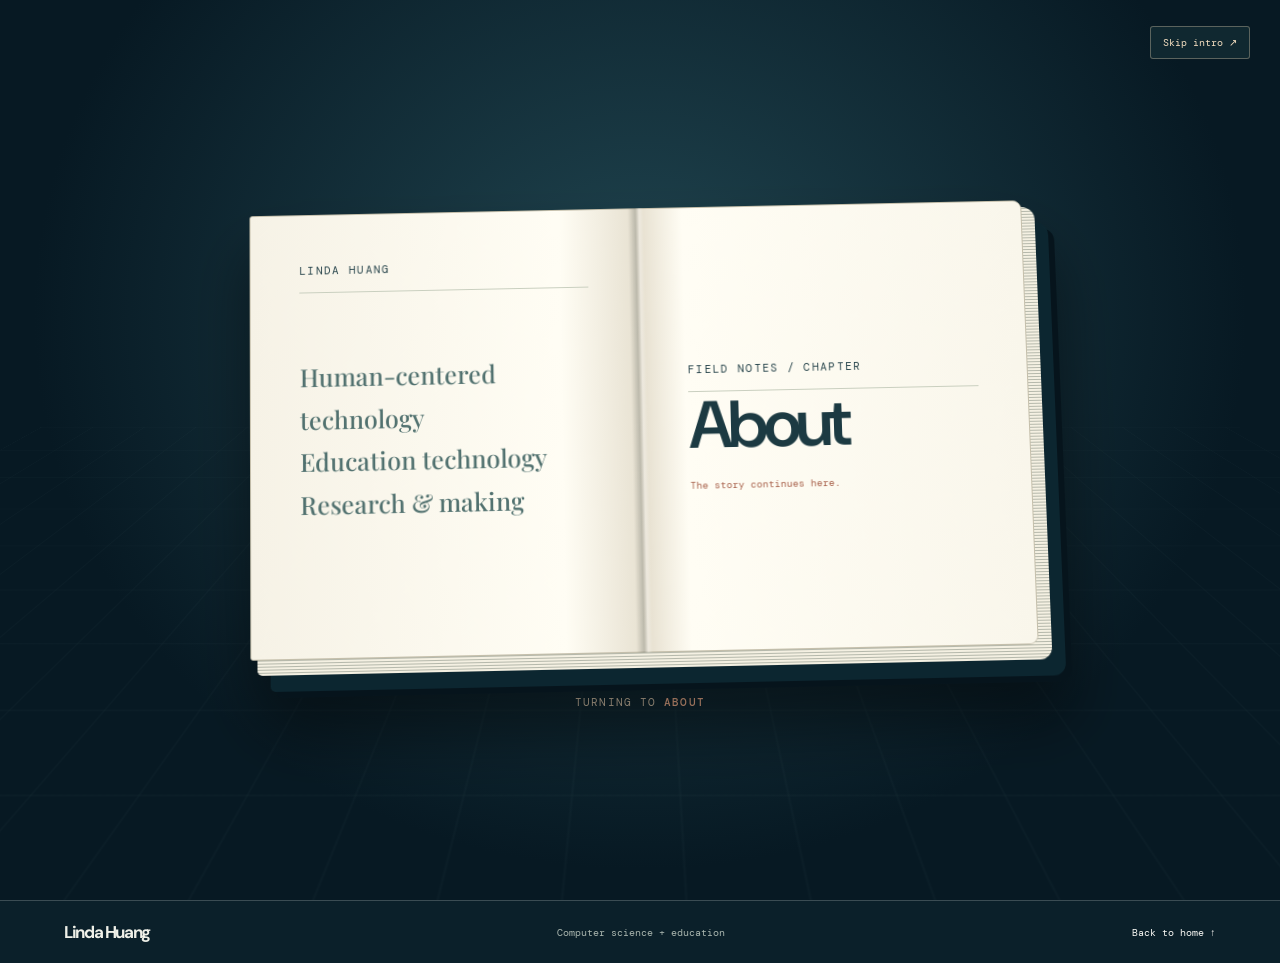
==== commit 68d18c47: "Improve chapter footer contrast" ====
--- a/about.html
+++ b/about.html
@@ -1,4 +1,4 @@
-<!doctype html><html lang="en"><head><meta charset="UTF-8"><meta name="viewport" content="width=device-width,initial-scale=1"><meta name="description" content="About Linda Huang, a computer science and education student interested in human-centered technology."><title>About Linda Huang</title><link rel="preconnect" href="https://fonts.googleapis.com"><link rel="preconnect" href="https://fonts.gstatic.com" crossorigin><link href="https://fonts.googleapis.com/css2?family=DM+Mono:wght@400;500&family=DM+Sans:wght@400;500;700&family=Playfair+Display:ital,wght@0,600;1,500&display=swap" rel="stylesheet"><link rel="stylesheet" href="styles.css?v=20261101-editorial"><link rel="stylesheet" href="editorial.css?v=20261101-bookflip-v1">  <link rel="stylesheet" href="book.css?v=20261102-mystery-v1">
+<!doctype html><html lang="en"><head><meta charset="UTF-8"><meta name="viewport" content="width=device-width,initial-scale=1"><meta name="description" content="About Linda Huang, a computer science and education student interested in human-centered technology."><title>About Linda Huang</title><link rel="preconnect" href="https://fonts.googleapis.com"><link rel="preconnect" href="https://fonts.gstatic.com" crossorigin><link href="https://fonts.googleapis.com/css2?family=DM+Mono:wght@400;500&family=DM+Sans:wght@400;500;700&family=Playfair+Display:ital,wght@0,600;1,500&display=swap" rel="stylesheet"><link rel="stylesheet" href="styles.css?v=20261101-editorial"><link rel="stylesheet" href="editorial.css?v=20261101-bookflip-v1">  <link rel="stylesheet" href="book.css?v=20261102-mystery-v2">
 </head><body class="page-about">
 <header class="nav"><a class="brand" href="index.html#top">Linda Huang</a><nav><a class="active" href="about.html">About</a><a href="story.html">My Story</a><a href="research.html">Research</a><a href="projects.html">Projects</a><a href="education.html">Education</a><a href="contact.html">Contact</a></nav><div class="nav-social"><a href="contact.html#email">Email</a><a href="resume.pdf" target="_blank" rel="noopener noreferrer">CV</a></div></header>
 <main><section class="about section" id="about"><div class="section-number">About</div><div class="about-layout"><div><h2>Building systems that are useful, intuitive, and <em>human.</em></h2></div><div class="about-copy"><p>Hi, I’m Linda Huang, a Computer Science + Education, Learning Sciences student at the University of Illinois Urbana-Champaign.</p><p>My work sits at the intersection of intelligent systems and everyday human experience. I’m interested in making technology feel more understandable, supportive, and accessible — especially in mental health, education, and communication.</p><p>I’m drawn to interdisciplinary questions: the kind that connect a model to a person, a robot to an environment, or a technical idea to a classroom.</p><div class="focus-tags"><span>Human-centered AI</span><span>Learning sciences</span><span>Robotics</span><span>Education technology</span></div></div></div></section></main>
--- a/book.css
+++ b/book.css
@@ -12,6 +12,7 @@
 body.chapter-page .nav-social a:hover { color: #f3ae8c; }
 body.chapter-page .nav-social { border-color: rgba(222,234,227,.18); }
 body.chapter-page footer { background: #0b202a; }
+body.chapter-page footer .brand { color: #eff0e8; }
 body.chapter-page main.chapter-main {
   flex: 1;
   min-height: calc(100svh - 70px);
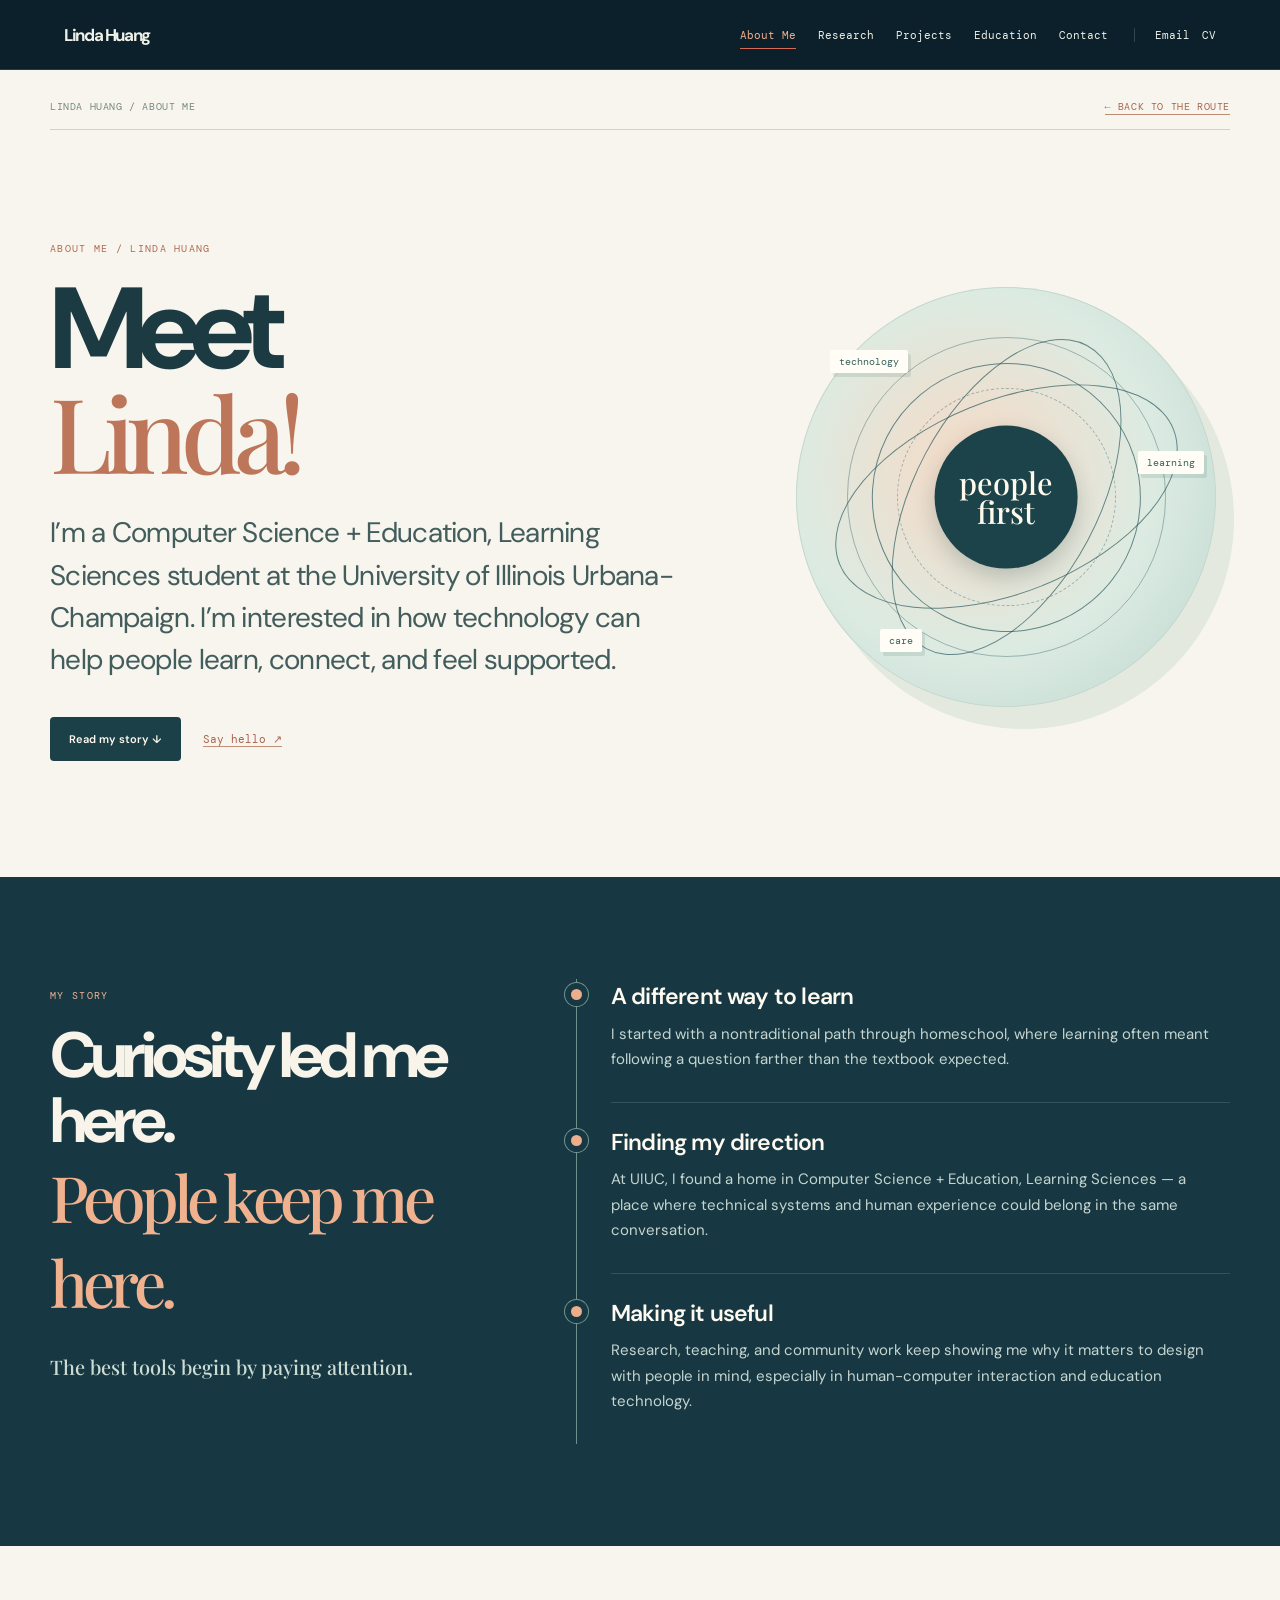
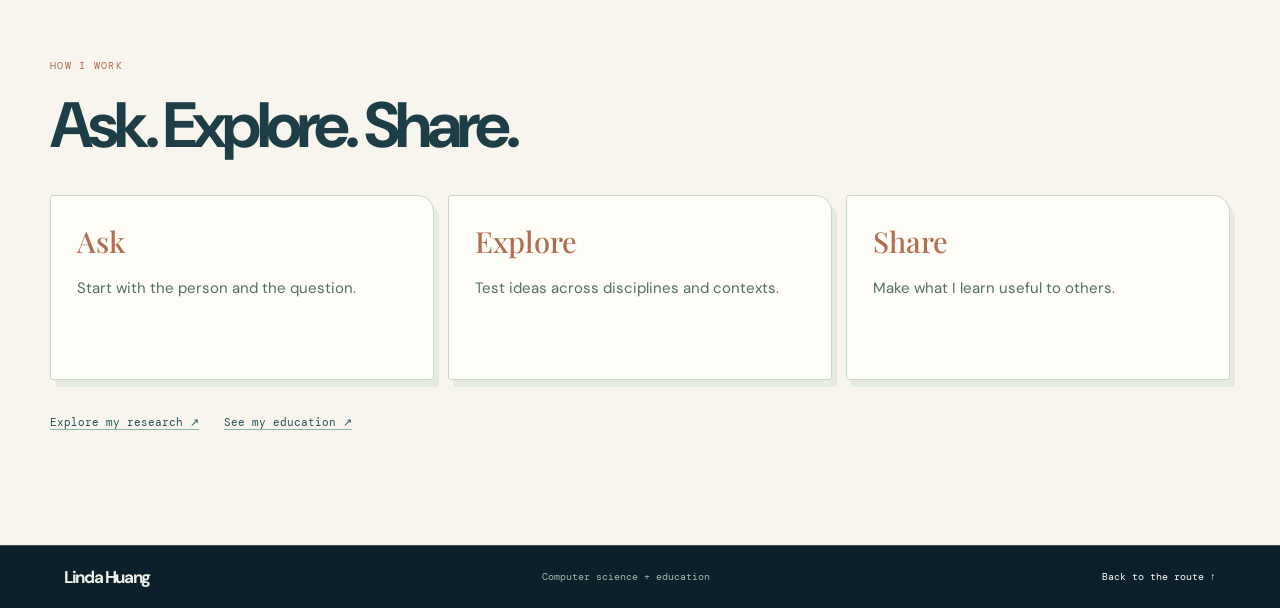
==== commit d03d7471: "Personalize chapter entrances and merge About pages" ====
--- a/about.html
+++ b/about.html
@@ -1,5 +1,53 @@
-<!doctype html><html lang="en"><head><meta charset="UTF-8"><meta name="viewport" content="width=device-width,initial-scale=1"><meta name="description" content="About Linda Huang, a computer science and education student interested in human-centered technology."><title>About Linda Huang</title><link rel="preconnect" href="https://fonts.googleapis.com"><link rel="preconnect" href="https://fonts.gstatic.com" crossorigin><link href="https://fonts.googleapis.com/css2?family=DM+Mono:wght@400;500&family=DM+Sans:wght@400;500;700&family=Playfair+Display:ital,wght@0,600;1,500&display=swap" rel="stylesheet"><link rel="stylesheet" href="styles.css?v=20261101-editorial"><link rel="stylesheet" href="editorial.css?v=20261101-bookflip-v1">  <link rel="stylesheet" href="book.css?v=20261102-mystery-v2">
-</head><body class="page-about">
-<header class="nav"><a class="brand" href="index.html#top">Linda Huang</a><nav><a class="active" href="about.html">About</a><a href="story.html">My Story</a><a href="research.html">Research</a><a href="projects.html">Projects</a><a href="education.html">Education</a><a href="contact.html">Contact</a></nav><div class="nav-social"><a href="contact.html#email">Email</a><a href="resume.pdf" target="_blank" rel="noopener noreferrer">CV</a></div></header>
-<main><section class="about section" id="about"><div class="section-number">About</div><div class="about-layout"><div><h2>Building systems that are useful, intuitive, and <em>human.</em></h2></div><div class="about-copy"><p>Hi, I’m Linda Huang, a Computer Science + Education, Learning Sciences student at the University of Illinois Urbana-Champaign.</p><p>My work sits at the intersection of intelligent systems and everyday human experience. I’m interested in making technology feel more understandable, supportive, and accessible — especially in mental health, education, and communication.</p><p>I’m drawn to interdisciplinary questions: the kind that connect a model to a person, a robot to an environment, or a technical idea to a classroom.</p><div class="focus-tags"><span>Human-centered AI</span><span>Learning sciences</span><span>Robotics</span><span>Education technology</span></div></div></div></section></main>
-<footer><a class="brand" href="index.html#top">Linda Huang</a><span>Computer science + education</span><a href="index.html#top">Back to home ↑</a></footer><script src="app.js?v=20261101-editorial"></script><script src="book.js?v=20261102-mystery-v1"></script></body></html>
+<!doctype html>
+<html lang="en">
+<head>
+  <meta charset="UTF-8">
+  <meta name="viewport" content="width=device-width,initial-scale=1">
+  <meta name="description" content="Meet Linda Huang, a Computer Science + Education student interested in human-computer interaction and education technology.">
+  <title>Meet Linda! · Linda Huang</title>
+  <link rel="preconnect" href="https://fonts.googleapis.com">
+  <link rel="preconnect" href="https://fonts.gstatic.com" crossorigin>
+  <link href="https://fonts.googleapis.com/css2?family=DM+Mono:wght@400;500&family=DM+Sans:wght@400;500;700&family=Playfair+Display:ital,wght@0,600;1,500&display=swap" rel="stylesheet">
+  <link rel="stylesheet" href="styles.css?v=20261101-editorial">
+  <link rel="stylesheet" href="editorial.css?v=20261101-bookflip-v1">
+  <link rel="stylesheet" href="book.css?v=20261102-personal-v1">
+</head>
+<body class="page-about">
+  <header class="nav">
+    <a class="brand" href="index.html#top">Linda Huang</a>
+    <nav aria-label="Main navigation"><a class="active" href="about.html" aria-current="page">About Me</a><a href="research.html">Research</a><a href="projects.html">Projects</a><a href="education.html">Education</a><a href="contact.html">Contact</a></nav>
+    <div class="nav-social"><a href="contact.html#email">Email</a><a href="resume.pdf" target="_blank" rel="noopener noreferrer">CV</a></div>
+  </header>
+  <main>
+    <section class="meet-hero" id="about" aria-labelledby="meet-title">
+      <div class="meet-hero-copy">
+        <p class="meet-eyebrow">About me / Linda Huang</p>
+        <h1 id="meet-title">Meet <em>Linda!</em></h1>
+        <p class="meet-lede">I’m a Computer Science + Education, Learning Sciences student at the University of Illinois Urbana-Champaign. I’m interested in how technology can help people learn, connect, and feel supported.</p>
+        <div class="meet-hero-links"><a class="button" href="#story">Read my story ↓</a><a class="meet-text-link" href="contact.html">Say hello ↗</a></div>
+      </div>
+      <div class="meet-lens" role="img" aria-label="Overlapping circles representing people, learning, and technology">
+        <span class="meet-lens-ring meet-ring-one"></span><span class="meet-lens-ring meet-ring-two"></span><span class="meet-lens-ring meet-ring-three"></span>
+        <span class="meet-lens-core">people<br>first</span><span class="meet-lens-label meet-label-one">technology</span><span class="meet-lens-label meet-label-two">learning</span><span class="meet-lens-label meet-label-three">care</span>
+      </div>
+    </section>
+
+    <section class="meet-story" id="story" aria-labelledby="story-title">
+      <div class="meet-story-heading"><p class="meet-eyebrow">My story</p><h2 id="story-title">Curiosity led me here.<br><em>People keep me here.</em></h2><p>The best tools begin by paying attention.</p></div>
+      <div class="meet-story-path">
+        <article><span class="meet-path-dot" aria-hidden="true"></span><h3>A different way to learn</h3><p>I started with a nontraditional path through homeschool, where learning often meant following a question farther than the textbook expected.</p></article>
+        <article><span class="meet-path-dot" aria-hidden="true"></span><h3>Finding my direction</h3><p>At UIUC, I found a home in Computer Science + Education, Learning Sciences — a place where technical systems and human experience could belong in the same conversation.</p></article>
+        <article><span class="meet-path-dot" aria-hidden="true"></span><h3>Making it useful</h3><p>Research, teaching, and community work keep showing me why it matters to design with people in mind, especially in human-computer interaction and education technology.</p></article>
+      </div>
+    </section>
+
+    <section class="meet-approach" aria-labelledby="approach-title">
+      <div><p class="meet-eyebrow">How I work</p><h2 id="approach-title">Ask. Explore. Share.</h2></div>
+      <div class="meet-approach-list"><p><strong>Ask</strong><span>Start with the person and the question.</span></p><p><strong>Explore</strong><span>Test ideas across disciplines and contexts.</span></p><p><strong>Share</strong><span>Make what I learn useful to others.</span></p></div>
+      <div class="meet-next"><a href="research.html">Explore my research ↗</a><a href="education.html">See my education ↗</a></div>
+    </section>
+  </main>
+  <footer><a class="brand" href="index.html#top">Linda Huang</a><span>Computer science + education</span><a href="index.html#route-map">Back to the route ↑</a></footer>
+  <script src="book.js?v=20261102-personal-v1"></script>
+</body>
+</html>
--- a/book.css
+++ b/book.css
@@ -217,3 +217,120 @@
   body.chapter-page main.chapter-main { opacity: 1; transform: none; transition: none; }
   .mystery-intro { display: none !important; }
 }
+
+/* About and Contact are immediate, human-scale stops on the route. */
+body.chapter-page.chapter-direct main.chapter-main { animation: direct-page-arrive .44s cubic-bezier(.2,.8,.2,1) both !important; }
+@keyframes direct-page-arrive { from { opacity: 0; transform: translateY(18px); } to { opacity: 1; transform: none; } }
+
+/* A single About Me page holds both the introduction and the personal story. */
+.meet-hero, .meet-story, .meet-approach { scroll-margin-top: 100px; }
+.meet-hero {
+  width: min(100% - 48px, 1180px);
+  margin: 0 auto;
+  padding: clamp(64px,8vw,110px) 0 clamp(74px,9vw,120px);
+  display: grid;
+  grid-template-columns: minmax(0,1.18fr) minmax(290px,.82fr);
+  gap: clamp(40px,7vw,95px);
+  align-items: center;
+}
+.meet-eyebrow { color: #af6a51; font: 10px/1.4 var(--mono); text-transform: uppercase; letter-spacing: .13em; }
+.meet-hero h1 { margin: 23px 0 30px; color: #1c3a42; font: 700 clamp(70px,9vw,128px)/.88 var(--sans); letter-spacing: -.09em; }
+.meet-hero h1 em { display: block; color: #bd765a; font: 500 .9em/.98 var(--serif); letter-spacing: -.08em; }
+.meet-lede { max-width: 680px; margin: 0; color: #435d5d; font: 400 clamp(21px,2.2vw,29px)/1.5 var(--sans); letter-spacing: -.025em; }
+.meet-hero-links { display: flex; flex-wrap: wrap; gap: 22px; align-items: center; margin-top: 36px; }
+.meet-hero-links .button { padding: 13px 19px; background: #1c4048; color: #fffaf0; }
+.meet-text-link { color: #a9644d; font: 11px var(--mono); text-decoration: none; border-bottom: 1px solid #be8e79; }
+.meet-hero-links a:hover, .meet-next a:hover { color: #d27551; }
+.meet-lens { position: relative; width: 100%; aspect-ratio: 1; max-width: 420px; justify-self: center; border-radius: 50%; background: radial-gradient(circle at 42% 44%,#f6d9c5,#dcebe2 54%,#b9d5ce); box-shadow: 18px 22px 0 #e3e9df, inset 0 0 0 1px #c7d8ce; isolation: isolate; }
+.meet-lens::before, .meet-lens::after { content: ""; position: absolute; border-radius: 50%; border: 1px solid rgba(39,88,91,.38); }
+.meet-lens::before { inset: 12%; }
+.meet-lens::after { inset: 24%; border-style: dashed; }
+.meet-lens-ring { position: absolute; border: 1px solid rgba(32,81,86,.65); border-radius: 50%; }
+.meet-ring-one { inset: 9% 28%; transform: rotate(28deg); }
+.meet-ring-two { inset: 27% 7%; transform: rotate(-22deg); }
+.meet-ring-three { inset: 18%; transform: rotate(72deg); }
+.meet-lens-core { position: absolute; z-index: 2; top: 50%; left: 50%; width: 34%; aspect-ratio: 1; display: grid; place-items: center; transform: translate(-50%,-50%); border-radius: 50%; background: #1c434a; color: #fff9eb; box-shadow: 0 9px 21px rgba(19,59,64,.22); text-align: center; font: 500 clamp(20px,2.4vw,31px)/.95 var(--serif); }
+.meet-lens-label { position: absolute; z-index: 2; padding: 5px 9px; border-radius: 2px; background: #fffdf6; color: #38615d; box-shadow: 3px 4px 0 rgba(49,91,86,.13); font: 10px var(--mono); }
+.meet-label-one { top: 15%; left: 8%; }.meet-label-two { right: 3%; top: 39%; }.meet-label-three { bottom: 13%; left: 20%; }
+.meet-story { display: grid; grid-template-columns: minmax(0,.8fr) minmax(0,1.2fr); gap: clamp(35px,7vw,100px); padding: clamp(70px,8vw,115px) max(24px,calc((100vw - 1180px)/2)); background: #173842; color: #f9f4e9; }
+.meet-story .meet-eyebrow { color: #f1b393; }
+.meet-story h2 { max-width: 550px; margin: 20px 0 29px; font: 700 clamp(47px,5vw,74px)/1.02 var(--sans); letter-spacing: -.075em; }
+.meet-story h2 em { color: #f0b18f; font: 500 1em var(--serif); }
+.meet-story-heading > p:last-child { max-width: 400px; color: #ccdbd4; font: 500 20px/1.4 var(--serif); }
+.meet-story-path { position: relative; padding-left: 34px; border-left: 1px solid #70908d; }
+.meet-story-path article { position: relative; padding: 4px 0 29px; }
+.meet-story-path article + article { padding-top: 26px; border-top: 1px solid rgba(227,237,224,.14); }
+.meet-path-dot { position: absolute; top: 10px; left: -40px; width: 11px; height: 11px; border-radius: 50%; background: #ecae8b; box-shadow: 0 0 0 6px #173842, 0 0 0 7px #71958f; }
+.meet-story-path article + article .meet-path-dot { top: 32px; }
+.meet-story-path h3 { margin: 0 0 11px; color: #fffaf0; font: 600 23px/1.2 var(--sans); letter-spacing: -.035em; }
+.meet-story-path p { max-width: 610px; margin: 0; color: #c5d5d0; font: 15px/1.7 var(--sans); }
+.meet-approach { width: min(100% - 48px, 1180px); margin: 0 auto; padding: clamp(68px,8vw,110px) 0 clamp(80px,9vw,125px); }
+.meet-approach h2 { margin: 19px 0 36px; color: #1d3e46; font: 700 clamp(45px,5vw,72px)/1.05 var(--sans); letter-spacing: -.075em; }
+.meet-approach-list { display: grid; grid-template-columns: repeat(3,minmax(0,1fr)); gap: 14px; }
+.meet-approach-list p { display: flex; flex-direction: column; gap: 16px; min-height: 185px; margin: 0; padding: 26px; border: 1px solid #c9d8cc; border-radius: 3px 16px 3px 3px; background: #fffdf7; box-shadow: 5px 7px 0 #e6ebe1; }
+.meet-approach-list strong { color: #b46d50; font: 500 29px var(--serif); }.meet-approach-list span { color: #536d68; font-size: 15px; }
+.meet-next { display: flex; flex-wrap: wrap; gap: 25px; margin-top: 35px; }
+.meet-next a { color: #28535a; font: 11px var(--mono); text-decoration: none; border-bottom: 1px solid #8fb4a9; }
+
+/* The same physical book changes to match the material inside. */
+.mystery-intro { --scene-top:#204550; --scene-bottom:#071923; --cover-top:#214850; --cover-bottom:#0b2530; --cover-edge:#a17e5e; --cover-type:#ebcfaa; --intro-accent:#f2b18e; background: radial-gradient(ellipse at 50% 35%,var(--scene-top),var(--scene-bottom) 67%); }
+.mystery-intro[data-theme="education"] { --scene-top:#385b51; --scene-bottom:#142c2b; --cover-top:#55755a; --cover-bottom:#233b35; --cover-edge:#d0ab73; --cover-type:#fff0ca; --intro-accent:#eacb93; }
+.mystery-intro[data-theme="research"], .mystery-intro[data-theme="llm"] { --scene-top:#183f50; --scene-bottom:#091925; --cover-top:#315c70; --cover-bottom:#102f41; --cover-edge:#91b1b2; --cover-type:#e2f3ed; --intro-accent:#9fd7d2; }
+.mystery-intro[data-theme="health"] { --scene-top:#315257; --scene-bottom:#10272d; --cover-top:#466e6b; --cover-bottom:#24464b; --cover-edge:#d2a189; --cover-type:#f6ead6; --intro-accent:#f1b69e; }
+.mystery-intro[data-theme="projects"] { --scene-top:#4a3e3e; --scene-bottom:#201e27; --cover-top:#7d5751; --cover-bottom:#3c3339; --cover-edge:#d9ae79; --cover-type:#ffe6ca; --intro-accent:#ffc297; }
+.mystery-intro[data-theme="mindjoy"] { --scene-top:#73555a; --scene-bottom:#332d39; --cover-top:#a87572; --cover-bottom:#6b454d; --cover-edge:#e1bf98; --cover-type:#fff0db; --intro-accent:#fbd1b7; }
+.mystery-intro[data-theme="security"] { --scene-top:#283f54; --scene-bottom:#101d2c; --cover-top:#37546c; --cover-bottom:#1a3045; --cover-edge:#b4c0b9; --cover-type:#eaf1e8; --intro-accent:#b1d5ce; }
+.mystery-intro[data-theme="underwater-robot"] { --scene-top:#235369; --scene-bottom:#071c2b; --cover-top:#356e80; --cover-bottom:#134254; --cover-edge:#a0c6c5; --cover-type:#ecf6e9; --intro-accent:#a6dedb; }
+.mystery-intro .mystery-cover { border-color: var(--cover-edge); color: var(--cover-type); background: radial-gradient(circle at 65% 45%,var(--cover-top),var(--cover-bottom) 70%); }
+.mystery-intro .mystery-cover small { color: var(--intro-accent); }
+.mystery-intro .mystery-cover::after { display: none; }
+.mystery-cover-mark { position: absolute; width: 72px; height: 72px; right: 10%; bottom: 10%; fill: none; stroke: var(--intro-accent); stroke-width: 2.3; stroke-linecap: round; stroke-linejoin: round; opacity: .78; }
+.mystery-intro .mystery-caption strong { color: var(--intro-accent); }
+.mystery-intro .mystery-right-page small { color: #a9664e; }
+.mystery-intro[data-theme="research"] .mystery-turn-sheet i,
+.mystery-intro[data-theme="llm"] .mystery-turn-sheet i,
+.mystery-intro[data-theme="health"] .mystery-turn-sheet i { background: linear-gradient(rgba(65,110,123,.17) 1px,transparent 1px),linear-gradient(90deg,rgba(65,110,123,.17) 1px,transparent 1px); background-size: 15px 15px; }
+.mystery-intro[data-theme="projects"] .mystery-turn-sheet i,
+.mystery-intro[data-theme="security"] .mystery-turn-sheet i,
+.mystery-intro[data-theme="underwater-robot"] .mystery-turn-sheet i { background: linear-gradient(rgba(55,103,116,.19) 1px,transparent 1px),linear-gradient(90deg,rgba(55,103,116,.19) 1px,transparent 1px); background-size: 22px 22px; }
+.mystery-intro[data-theme="education"] .mystery-turn-sheet i { background: repeating-linear-gradient(0deg,transparent 0 14px,rgba(71,107,91,.22) 15px 16px,transparent 17px 26px); }
+
+/* Work cards and reading pages carry the same cues as their entrances. */
+body.chapter-page .project-image.project-mindjoy,
+body.chapter-page .project-chapter-visual.project-mindjoy { background: radial-gradient(circle at 45% 42%,#f6dfd4,#b9d9cf 67%,#6e9d9b); }
+body.chapter-page .project-image.project-security,
+body.chapter-page .project-chapter-visual.project-security { background: radial-gradient(circle at 48% 40%,#7ba3a7,#345d69 66%,#183b50); }
+body.chapter-page .project-image.project-robot,
+body.chapter-page .project-chapter-visual.project-robot { background: radial-gradient(circle at 45% 27%,#d6eff0,#88bcc7 61%,#326b83); }
+body.chapter-page .project-security svg { stroke: #e8f4ea; }
+body.chapter-page .project-security svg circle { fill: #b9d9d2; }
+body.chapter-page .project:nth-child(1) { border-top: 4px solid #c68a78; }
+body.chapter-page .project:nth-child(2) { border-top: 4px solid #467c8b; }
+body.chapter-page .project:nth-child(3) { border-top: 4px solid #74aeba; }
+body.chapter-page .research-item:first-child { border-top: 4px solid #6da9b7; }
+body.chapter-page .research-item:last-child { border-top: 4px solid #c68f7d; }
+body.chapter-page .research-item:last-child .research-card-image { background: #f5ebe4; border-color: #e0c6b5; }
+body.chapter-page.page-education .education-feature { background: #f1ebd8; border-color: #d7c69b; box-shadow: 7px 9px 0 #e7e1cc; }
+body.chapter-page.page-education .timeline article { border-left: 3px solid #b9aa83; padding-left: 20px; }
+body.chapter-page.page-research-llm .detail-hero { border-top: 4px solid #75aeb6; }
+body.chapter-page.page-research-health .detail-hero { border-top: 4px solid #c88e7b; }
+body.chapter-page.page-research-health .detail-tint { background: #f3eae3; }
+
+@media (max-width: 780px) {
+  .meet-hero { width: min(100% - 38px,1180px); grid-template-columns: 1fr; gap: 52px; padding: 54px 0 80px; }
+  .meet-hero h1 { font-size: clamp(65px,14vw,100px); }
+  .meet-lens { max-width: 330px; }
+  .meet-story { grid-template-columns: 1fr; gap: 36px; padding: 68px 7vw 78px; }
+  .meet-approach { width: min(100% - 38px,1180px); }
+  .meet-approach-list { grid-template-columns: 1fr; }
+  .meet-approach-list p { min-height: 0; }
+}
+@media (max-width: 480px) {
+  .meet-lede { font-size: 20px; }
+  .meet-hero h1 { font-size: clamp(59px,16vw,78px); }
+  .meet-story h2 { font-size: clamp(42px,11vw,55px); }
+  .mystery-cover-mark { width: 44px; height: 44px; right: 7%; bottom: 8%; }
+}
+@media (prefers-reduced-motion: reduce) {
+  body.chapter-page.chapter-direct main.chapter-main { animation: none !important; }
+}
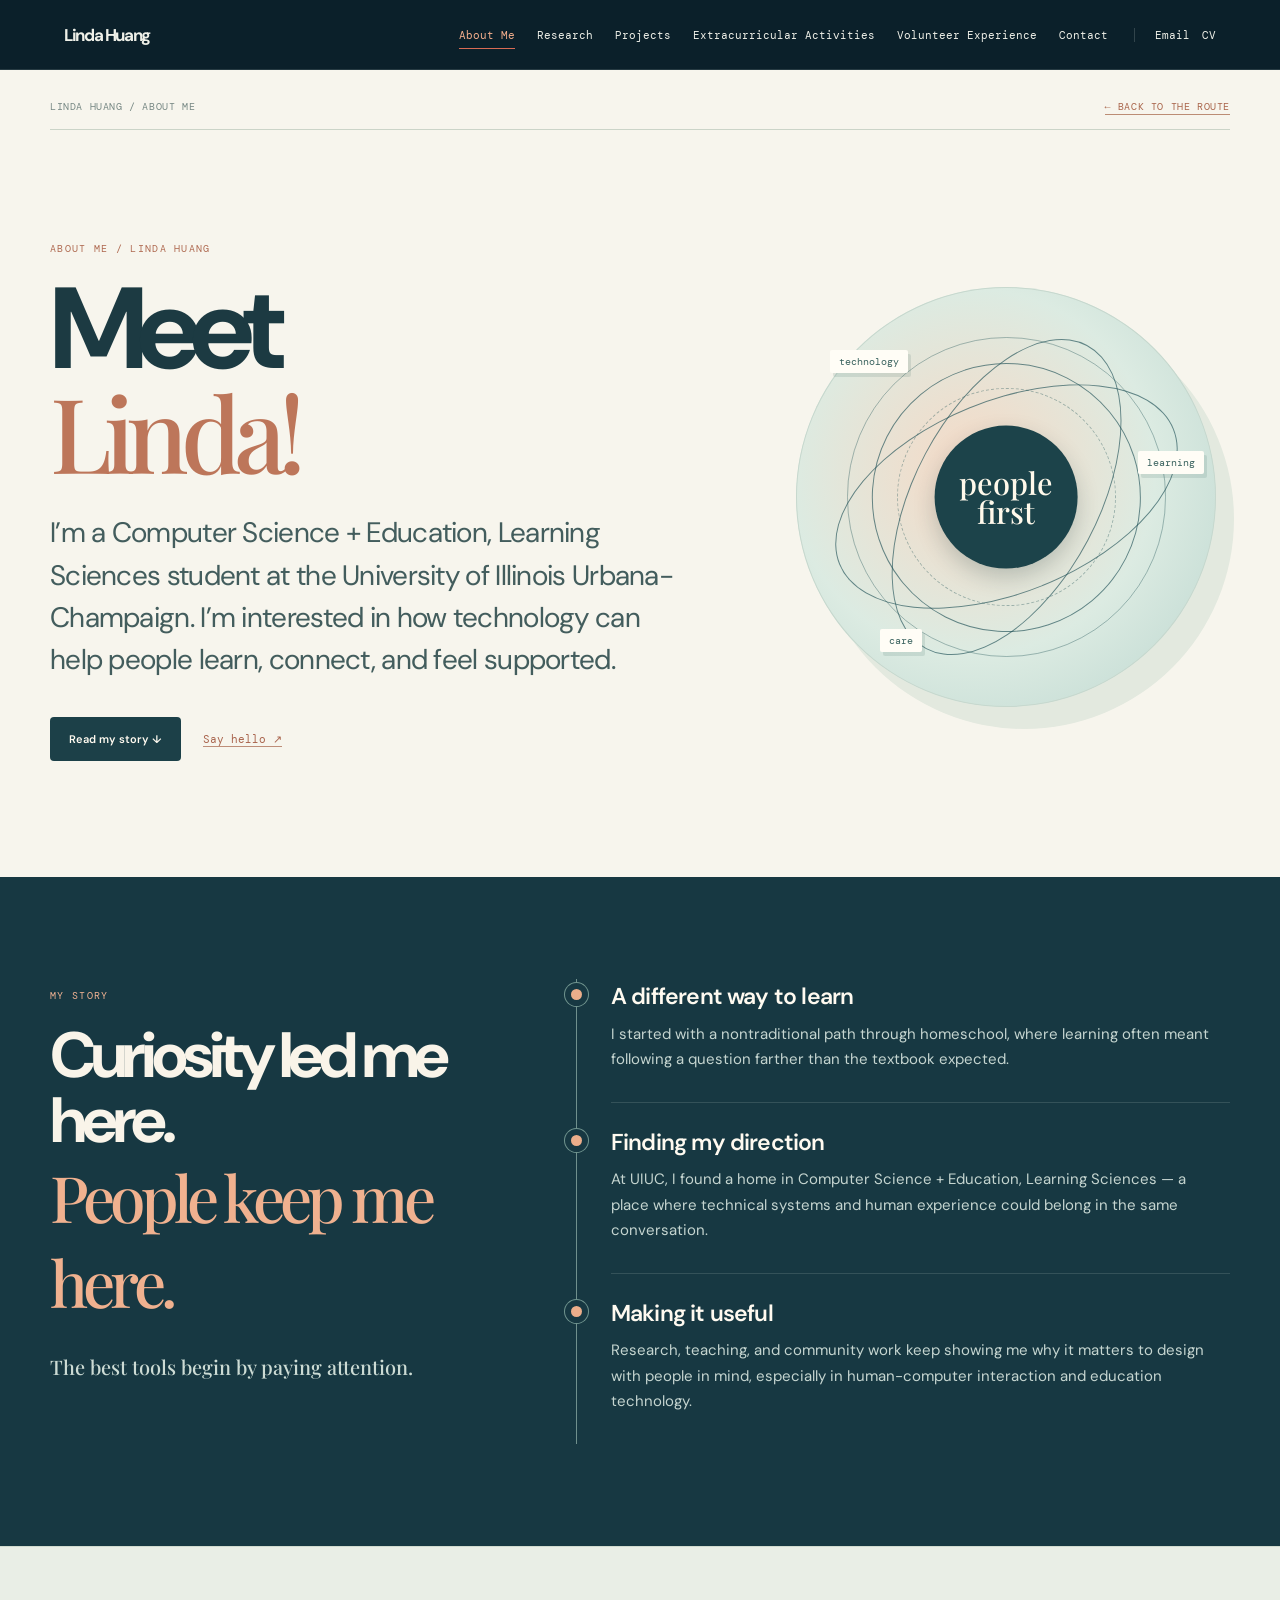
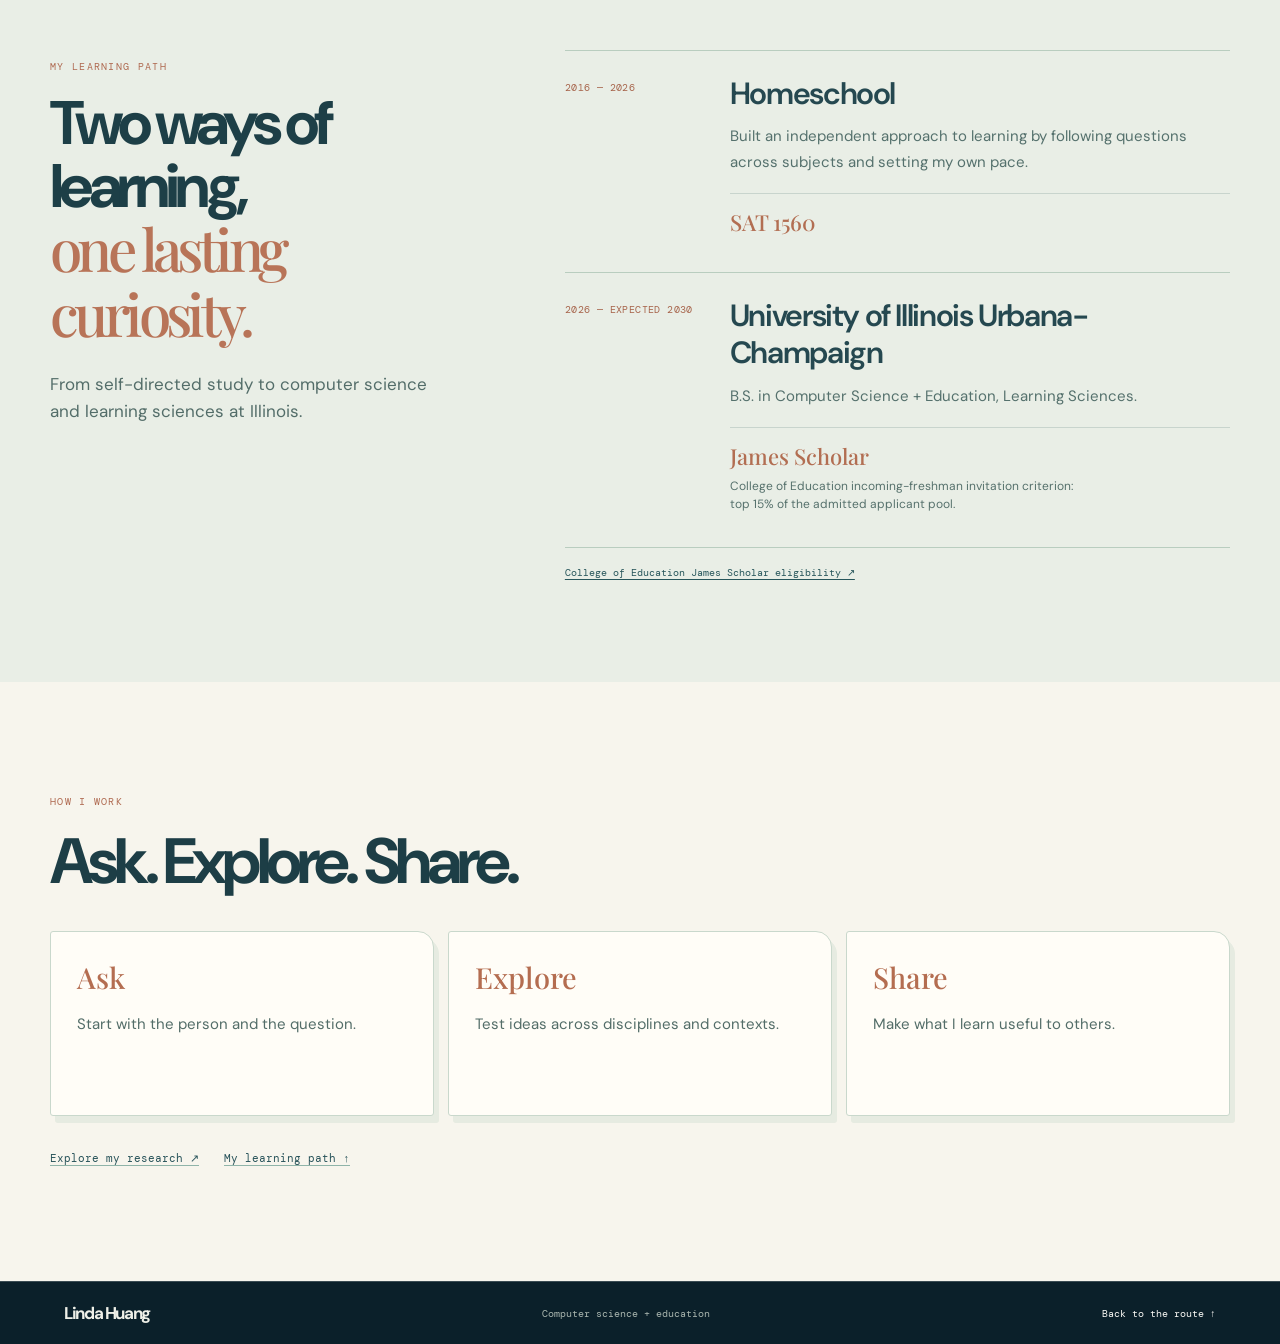
==== commit 0b78cc4d: "Move education into About and add experience sections" ====
--- a/about.html
+++ b/about.html
@@ -9,13 +9,13 @@
   <link rel="preconnect" href="https://fonts.gstatic.com" crossorigin>
   <link href="https://fonts.googleapis.com/css2?family=DM+Mono:wght@400;500&family=DM+Sans:wght@400;500;700&family=Playfair+Display:ital,wght@0,600;1,500&display=swap" rel="stylesheet">
   <link rel="stylesheet" href="styles.css?v=20261101-editorial">
-  <link rel="stylesheet" href="editorial.css?v=20261101-bookflip-v1">
-  <link rel="stylesheet" href="book.css?v=20261102-personal-v1">
+  <link rel="stylesheet" href="editorial.css?v=20261103-experiences-v1">
+  <link rel="stylesheet" href="book.css?v=20261103-experiences-v1">
 </head>
 <body class="page-about">
   <header class="nav">
     <a class="brand" href="index.html#top">Linda Huang</a>
-    <nav aria-label="Main navigation"><a class="active" href="about.html" aria-current="page">About Me</a><a href="research.html">Research</a><a href="projects.html">Projects</a><a href="education.html">Education</a><a href="contact.html">Contact</a></nav>
+    <nav aria-label="Main navigation"><a class="active" href="about.html" aria-current="page">About Me</a><a href="research.html">Research</a><a href="projects.html">Projects</a><a href="extracurricular.html">Extracurricular Activities</a><a href="volunteer.html">Volunteer Experience</a><a href="contact.html">Contact</a></nav>
     <div class="nav-social"><a href="contact.html#email">Email</a><a href="resume.pdf" target="_blank" rel="noopener noreferrer">CV</a></div>
   </header>
   <main>
@@ -41,13 +41,24 @@
       </div>
     </section>
 
+    <section class="meet-learning" id="learning" aria-labelledby="learning-title">
+      <div class="meet-learning-inner">
+        <div class="meet-learning-heading"><p class="meet-eyebrow">My learning path</p><h2 id="learning-title">Two ways of learning,<br><em>one lasting curiosity.</em></h2><p>From self-directed study to computer science and learning sciences at Illinois.</p></div>
+        <div class="meet-learning-list">
+          <article><span class="meet-learning-years">2016 — 2026</span><div><h3>Homeschool</h3><p>Built an independent approach to learning by following questions across subjects and setting my own pace.</p><p class="meet-learning-distinction"><strong>SAT 1560</strong></p></div></article>
+          <article><span class="meet-learning-years">2026 — Expected 2030</span><div><h3>University of Illinois Urbana-Champaign</h3><p>B.S. in Computer Science + Education, Learning Sciences.</p><p class="meet-learning-distinction"><strong>James Scholar</strong><span>College of Education incoming-freshman invitation criterion: top 15% of the admitted applicant pool.</span></p></div></article>
+          <p class="meet-learning-source"><a href="https://jamesscholars.education.illinois.edu/program-detail" target="_blank" rel="noopener noreferrer">College of Education James Scholar eligibility ↗</a></p>
+        </div>
+      </div>
+    </section>
+
     <section class="meet-approach" aria-labelledby="approach-title">
       <div><p class="meet-eyebrow">How I work</p><h2 id="approach-title">Ask. Explore. Share.</h2></div>
       <div class="meet-approach-list"><p><strong>Ask</strong><span>Start with the person and the question.</span></p><p><strong>Explore</strong><span>Test ideas across disciplines and contexts.</span></p><p><strong>Share</strong><span>Make what I learn useful to others.</span></p></div>
-      <div class="meet-next"><a href="research.html">Explore my research ↗</a><a href="education.html">See my education ↗</a></div>
+      <div class="meet-next"><a href="research.html">Explore my research ↗</a><a href="#learning">My learning path ↑</a></div>
     </section>
   </main>
   <footer><a class="brand" href="index.html#top">Linda Huang</a><span>Computer science + education</span><a href="index.html#route-map">Back to the route ↑</a></footer>
-  <script src="book.js?v=20261102-personal-v1"></script>
+  <script src="book.js?v=20261103-experiences-v1"></script>
 </body>
 </html>
--- a/editorial.css
+++ b/editorial.css
@@ -340,3 +340,12 @@
 @media (prefers-reduced-motion: reduce) {
   *, *::before, *::after { scroll-behavior: auto !important; animation: none !important; transition: none !important; }
 }
+
+/* Keep the expanded chapter navigation usable before the mobile breakpoint. */
+@media (min-width: 781px) and (max-width: 1100px) {
+  body .nav { height: auto; display: grid; grid-template-columns: 1fr auto; gap: 8px 16px; padding: 11px 5vw 0; }
+  body .nav .brand { grid-column: 1; grid-row: 1; align-self: center; }
+  body .nav-social { grid-column: 2; grid-row: 1; align-self: center; }
+  body .nav > nav { grid-column: 1 / -1; grid-row: 2; width: 100%; margin-left: 0; padding: 5px 0 12px; overflow-x: auto; white-space: nowrap; }
+  body .nav nav a { flex: none; }
+}
--- a/book.css
+++ b/book.css
@@ -310,8 +310,6 @@
 body.chapter-page .research-item:first-child { border-top: 4px solid #6da9b7; }
 body.chapter-page .research-item:last-child { border-top: 4px solid #c68f7d; }
 body.chapter-page .research-item:last-child .research-card-image { background: #f5ebe4; border-color: #e0c6b5; }
-body.chapter-page.page-education .education-feature { background: #f1ebd8; border-color: #d7c69b; box-shadow: 7px 9px 0 #e7e1cc; }
-body.chapter-page.page-education .timeline article { border-left: 3px solid #b9aa83; padding-left: 20px; }
 body.chapter-page.page-research-llm .detail-hero { border-top: 4px solid #75aeb6; }
 body.chapter-page.page-research-health .detail-hero { border-top: 4px solid #c88e7b; }
 body.chapter-page.page-research-health .detail-tint { background: #f3eae3; }
@@ -334,3 +332,42 @@
 @media (prefers-reduced-motion: reduce) {
   body.chapter-page.chapter-direct main.chapter-main { animation: none !important; }
 }
+
+/* Education now lives within About Me; activities have their own reading pages. */
+.meet-learning { scroll-margin-top: 110px; padding: clamp(70px,8vw,112px) 24px; border-top: 1px solid #d1dbcf; background: #e9eee6; }
+.meet-learning-inner { width: min(100%,1180px); margin: 0 auto; display: grid; grid-template-columns: minmax(0,.78fr) minmax(0,1.22fr); gap: clamp(34px,7vw,100px); }
+.meet-learning-heading h2 { max-width: 490px; margin: 18px 0 22px; color: #1d3f47; font: 700 clamp(43px,4.8vw,70px)/1.04 var(--sans); letter-spacing: -.075em; }
+.meet-learning-heading h2 em { color: #b87458; font: 500 .95em/1.02 var(--serif); }
+.meet-learning-heading > p:last-child { max-width: 405px; color: #536d69; font: 17px/1.6 var(--sans); }
+.meet-learning-list { border-top: 1px solid #b9cdbf; }
+.meet-learning-list article { display: grid; grid-template-columns: 145px minmax(0,1fr); gap: 20px; padding: 29px 0 34px; border-bottom: 1px solid #b9cdbf; }
+.meet-learning-years { color: #a7654c; font: 10px/1.6 var(--mono); letter-spacing: .04em; text-transform: uppercase; }
+.meet-learning-list h3 { margin: -4px 0 12px; color: #254850; font: 600 clamp(23px,2.4vw,32px)/1.2 var(--sans); letter-spacing: -.045em; }
+.meet-learning-list article p:not(.meet-learning-distinction) { max-width: 530px; margin: 0; color: #55716d; font: 15px/1.7 var(--sans); }
+.meet-learning-distinction { display: flex; flex-wrap: wrap; gap: 5px 15px; align-items: baseline; margin: 18px 0 0; padding-top: 14px; border-top: 1px solid rgba(58,104,96,.19); }
+.meet-learning-distinction strong { color: #b26e52; font: 500 22px/1.35 var(--serif); }
+.meet-learning-distinction span { max-width: 360px; color: #56716c; font: 12px/1.5 var(--sans); }
+.meet-learning-source { margin: 17px 0 0; font: 10px/1.5 var(--mono); }
+.meet-learning-source a { color: #27565b; text-decoration-thickness: 1px; text-underline-offset: 3px; }
+.meet-learning-source a:hover { color: #af684f; }
+
+body.chapter-page .activity-page { width: min(100%,1100px); padding-top: clamp(56px,7vw,98px); }
+.activity-page h1 { max-width: 950px; margin: 0 0 22px; color: #1c3d45; font: 700 clamp(45px,6.2vw,85px)/1.04 var(--sans); letter-spacing: -.075em; }
+.activity-page h1 em { color: #b66f53; font: 500 .95em var(--serif); }
+.activity-intro { max-width: 680px; margin: 0 0 52px; color: #526b68; font: 18px/1.65 var(--sans); }
+.activity-list { border-top: 1px solid #c5d5c8; }
+.activity-entry { display: grid; grid-template-columns: 160px minmax(0,1fr); gap: 30px; padding: 32px 0 36px; border-bottom: 1px solid #c5d5c8; }
+.activity-date { padding-top: 4px; color: #ae684f; font: 11px/1.5 var(--mono); white-space: nowrap; }
+.activity-organization { margin: 0 0 9px; color: #60827c; font: 10px/1.5 var(--mono); text-transform: uppercase; letter-spacing: .08em; }
+body.chapter-page .activity-entry h2 { margin: 0 0 12px; color: #25464e; font: 600 clamp(27px,3.2vw,41px)/1.14 var(--sans); letter-spacing: -.055em; }
+.activity-entry p:last-child { max-width: 640px; margin: 0; color: #586f6b; font: 16px/1.65 var(--sans); }
+.activity-placeholder { max-width: 680px; padding: clamp(28px,4vw,46px); border: 1px dashed #acc5b9; border-radius: 4px 18px 4px 4px; background: #ebf0e9; }
+.activity-placeholder span { color: #ae684f; font: 10px/1.5 var(--mono); text-transform: uppercase; letter-spacing: .1em; }
+.activity-placeholder p { margin: 14px 0 0; color: #526d68; font: 17px/1.65 var(--sans); }
+
+@media (max-width: 780px) {
+  .meet-learning-inner { grid-template-columns: 1fr; gap: 27px; }
+  .meet-learning-list article { grid-template-columns: 1fr; gap: 8px; }
+  .activity-entry { grid-template-columns: 1fr; gap: 9px; }
+  .activity-intro { margin-bottom: 36px; }
+}
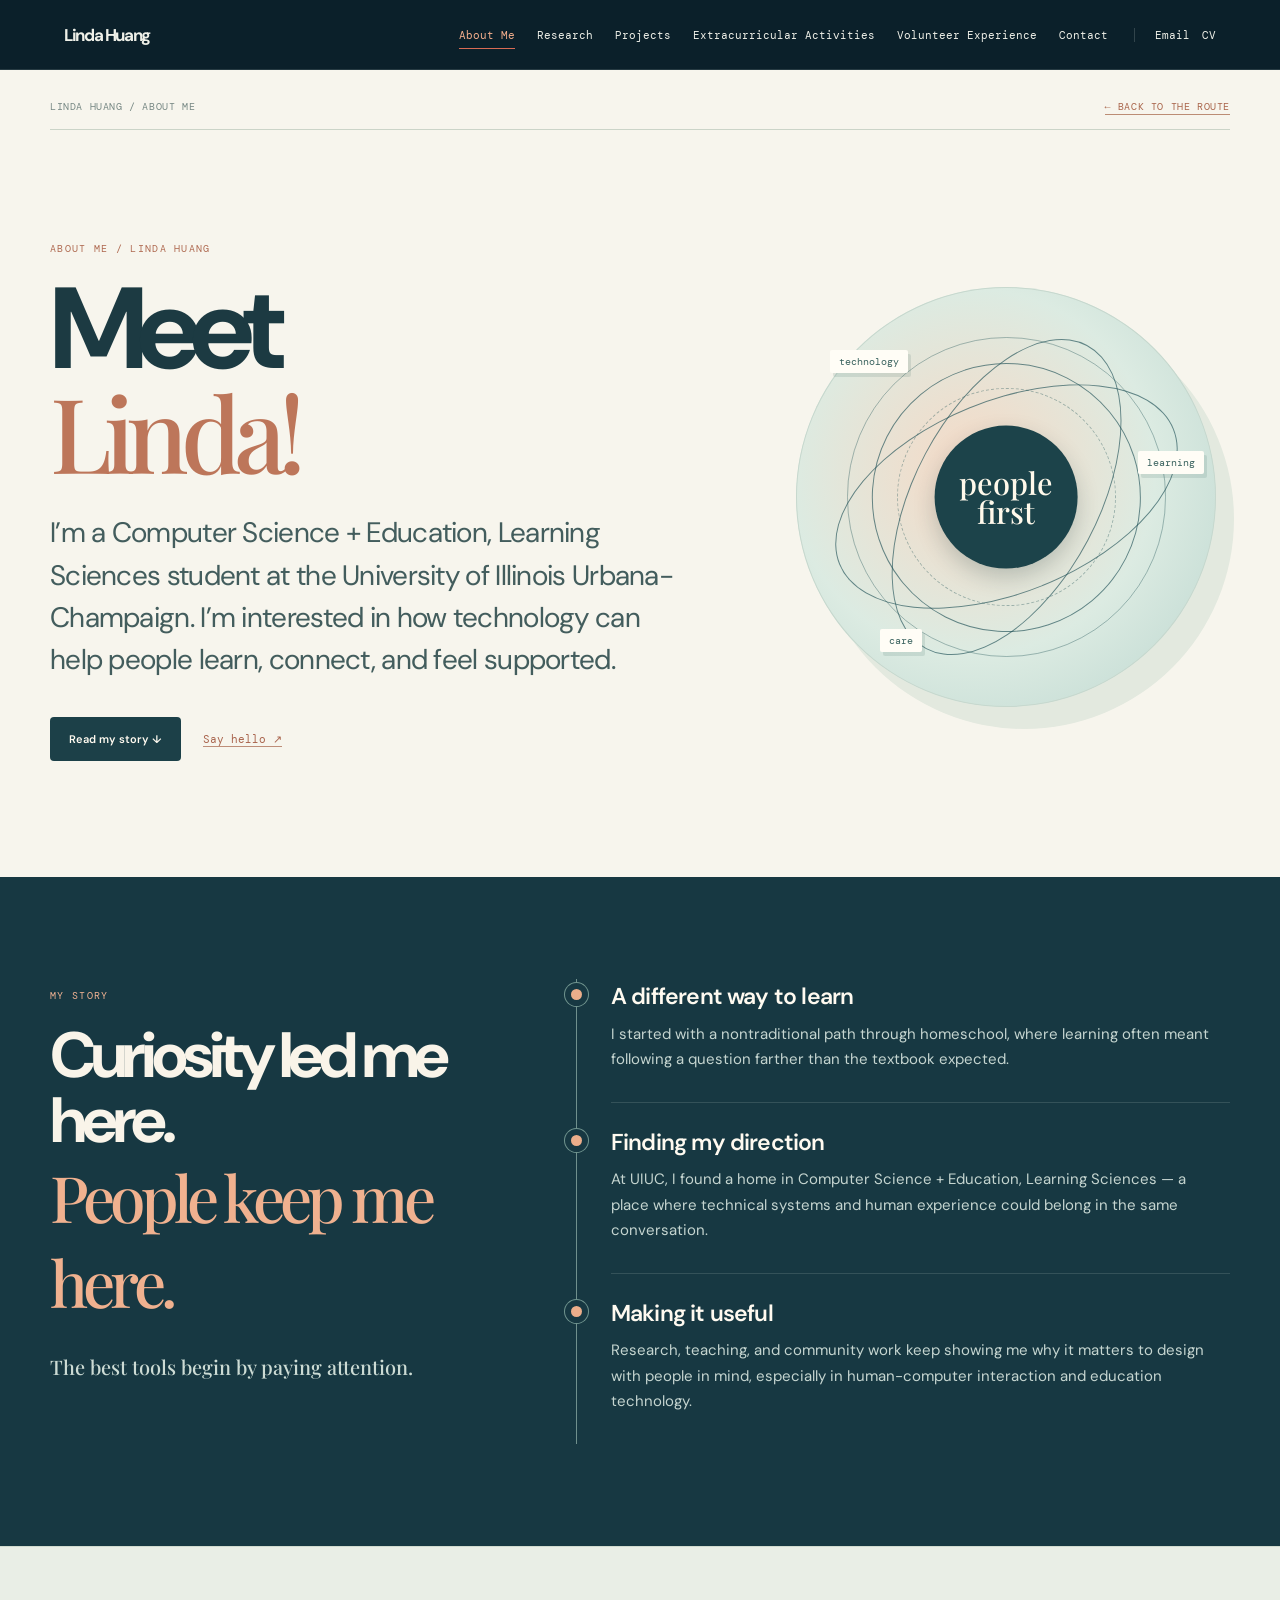
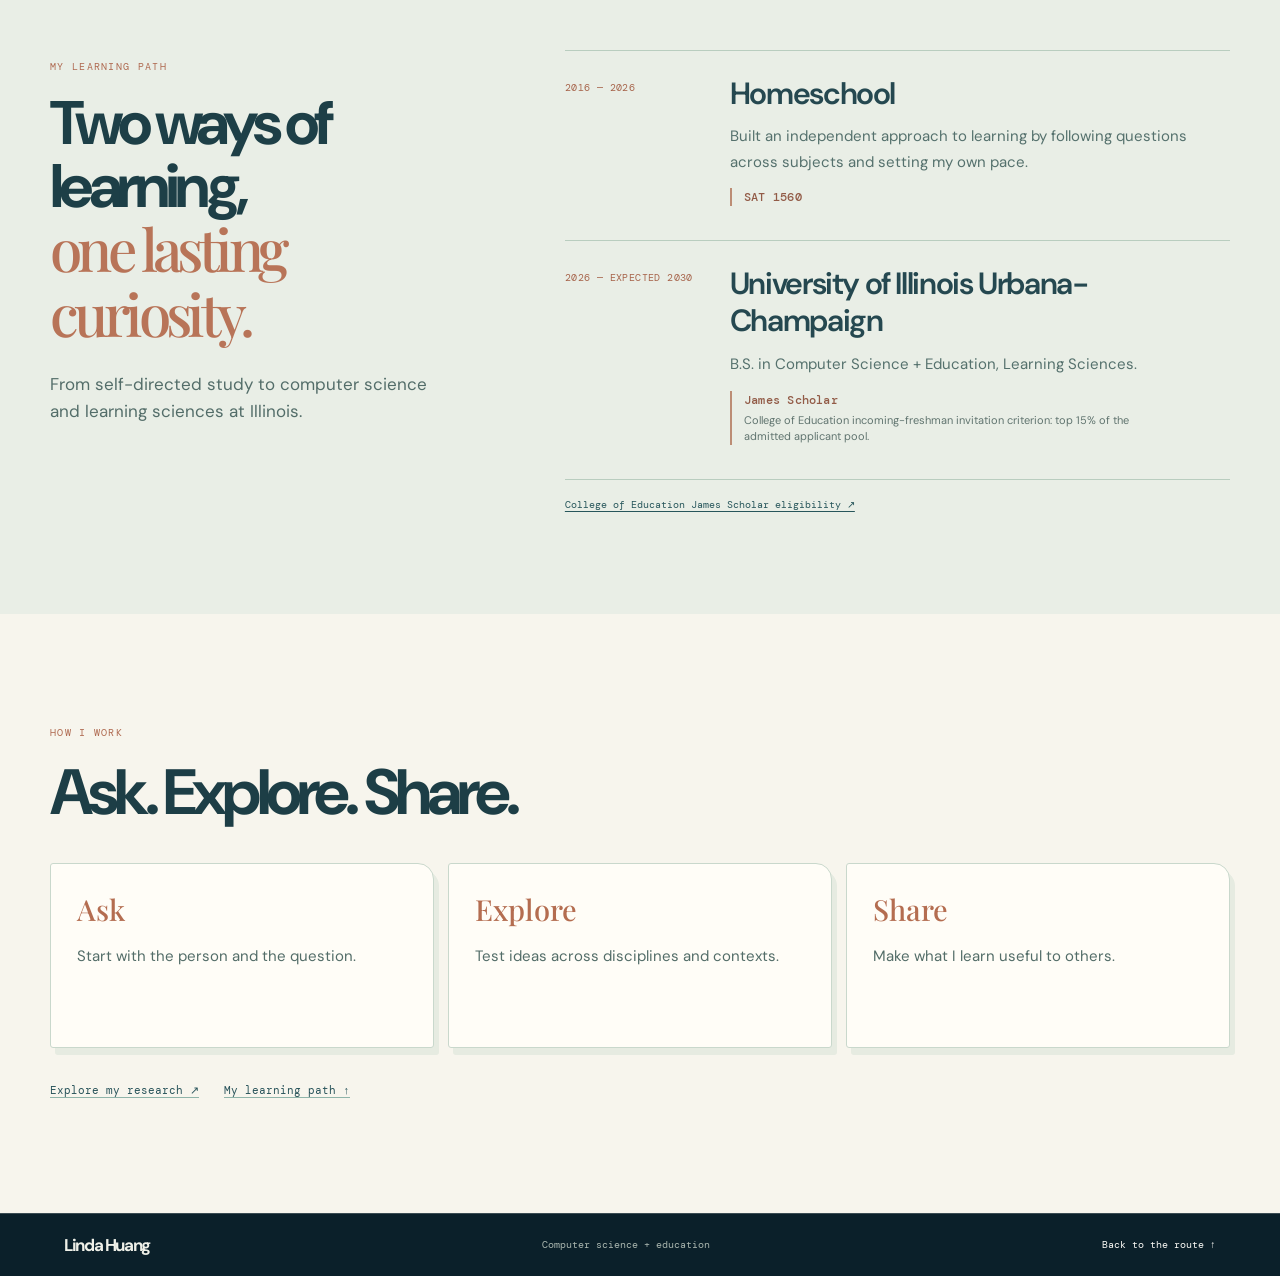
==== commit 822a81eb: "Make education distinctions subordinate to school entries" ====
--- a/about.html
+++ b/about.html
@@ -10,7 +10,7 @@
   <link href="https://fonts.googleapis.com/css2?family=DM+Mono:wght@400;500&family=DM+Sans:wght@400;500;700&family=Playfair+Display:ital,wght@0,600;1,500&display=swap" rel="stylesheet">
   <link rel="stylesheet" href="styles.css?v=20261101-editorial">
   <link rel="stylesheet" href="editorial.css?v=20261103-experiences-v1">
-  <link rel="stylesheet" href="book.css?v=20261103-experiences-v1">
+  <link rel="stylesheet" href="book.css?v=20261103-learning-detail-v1">
 </head>
 <body class="page-about">
   <header class="nav">
--- a/book.css
+++ b/book.css
@@ -344,9 +344,9 @@
 .meet-learning-years { color: #a7654c; font: 10px/1.6 var(--mono); letter-spacing: .04em; text-transform: uppercase; }
 .meet-learning-list h3 { margin: -4px 0 12px; color: #254850; font: 600 clamp(23px,2.4vw,32px)/1.2 var(--sans); letter-spacing: -.045em; }
 .meet-learning-list article p:not(.meet-learning-distinction) { max-width: 530px; margin: 0; color: #55716d; font: 15px/1.7 var(--sans); }
-.meet-learning-distinction { display: flex; flex-wrap: wrap; gap: 5px 15px; align-items: baseline; margin: 18px 0 0; padding-top: 14px; border-top: 1px solid rgba(58,104,96,.19); }
-.meet-learning-distinction strong { color: #b26e52; font: 500 22px/1.35 var(--serif); }
-.meet-learning-distinction span { max-width: 360px; color: #56716c; font: 12px/1.5 var(--sans); }
+.meet-learning-distinction { display: flex; flex-direction: column; align-items: flex-start; gap: 3px; margin: 13px 0 0; padding-left: 12px; border-left: 2px solid #bc8d75; }
+.meet-learning-distinction strong { color: #925b47; font: 500 12px/1.5 var(--mono); letter-spacing: .02em; }
+.meet-learning-distinction span { max-width: 420px; color: #60746f; font: 11px/1.5 var(--sans); }
 .meet-learning-source { margin: 17px 0 0; font: 10px/1.5 var(--mono); }
 .meet-learning-source a { color: #27565b; text-decoration-thickness: 1px; text-underline-offset: 3px; }
 .meet-learning-source a:hover { color: #af684f; }
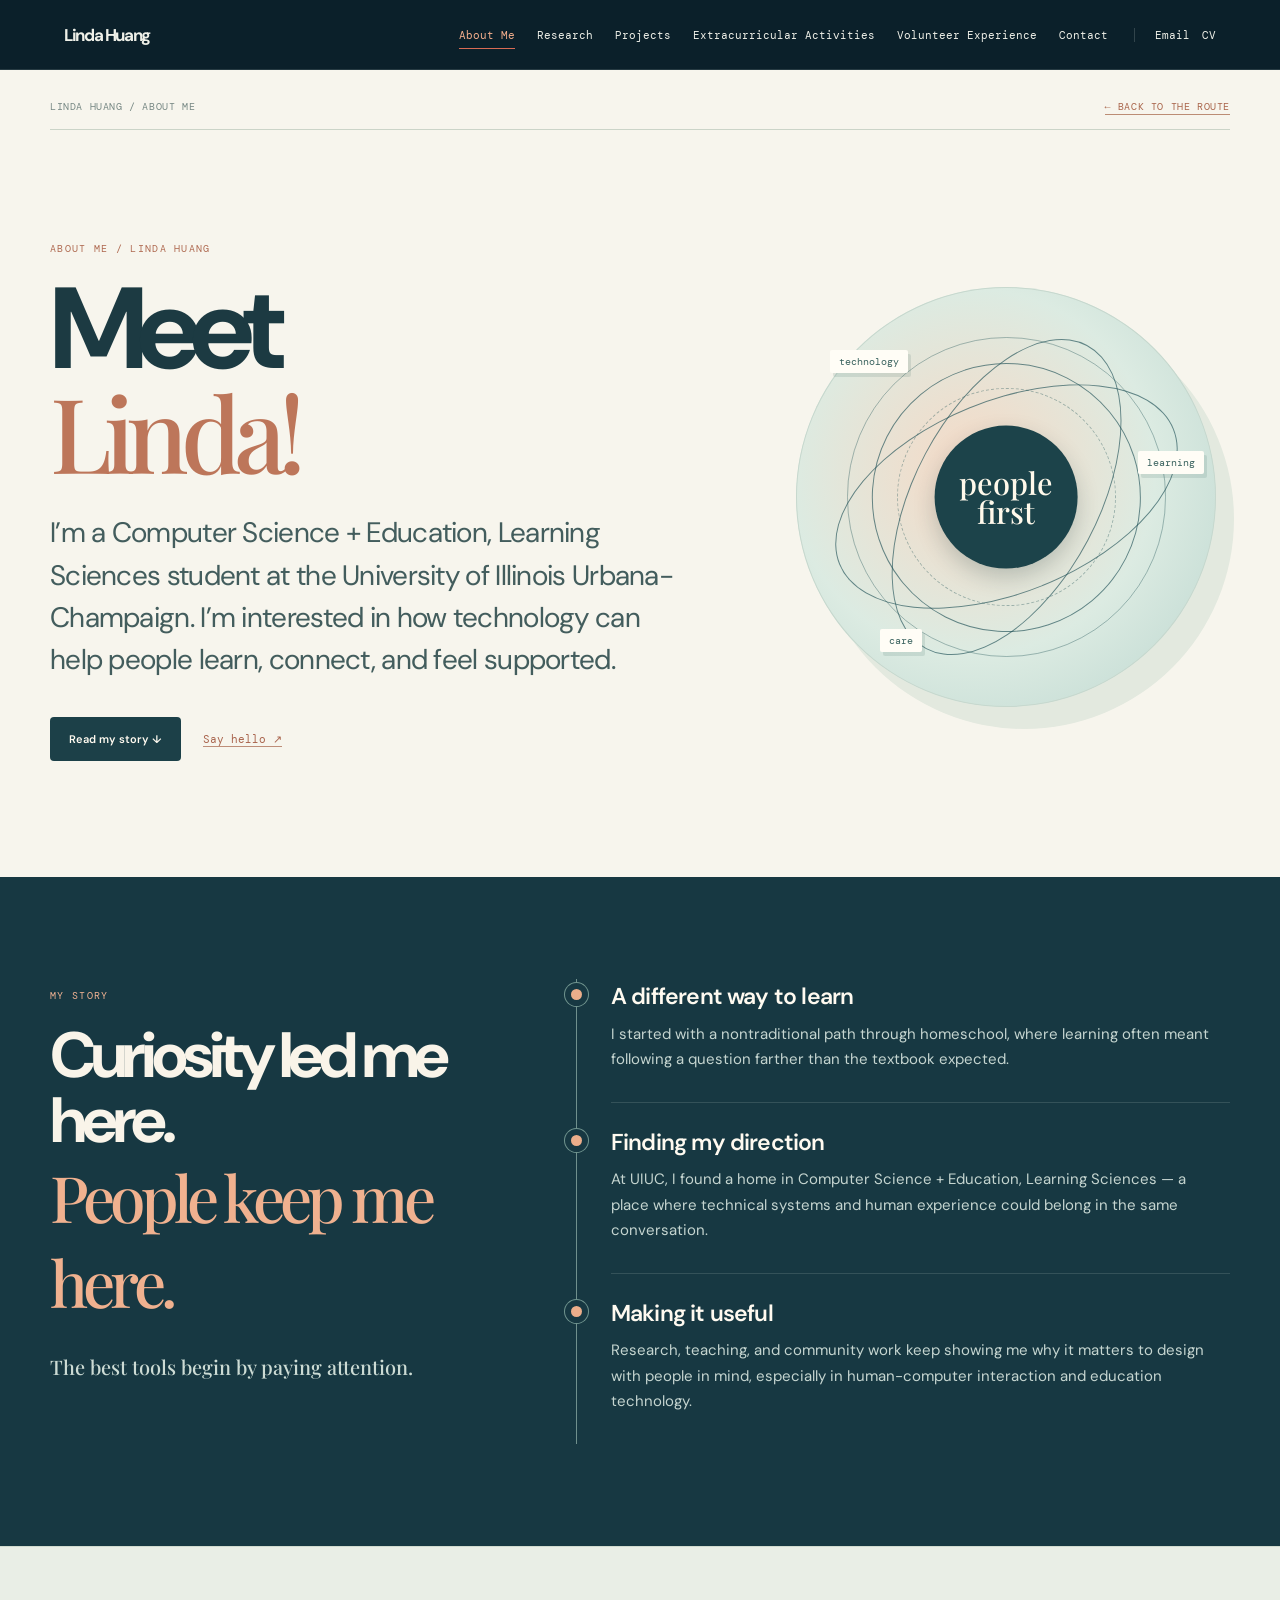
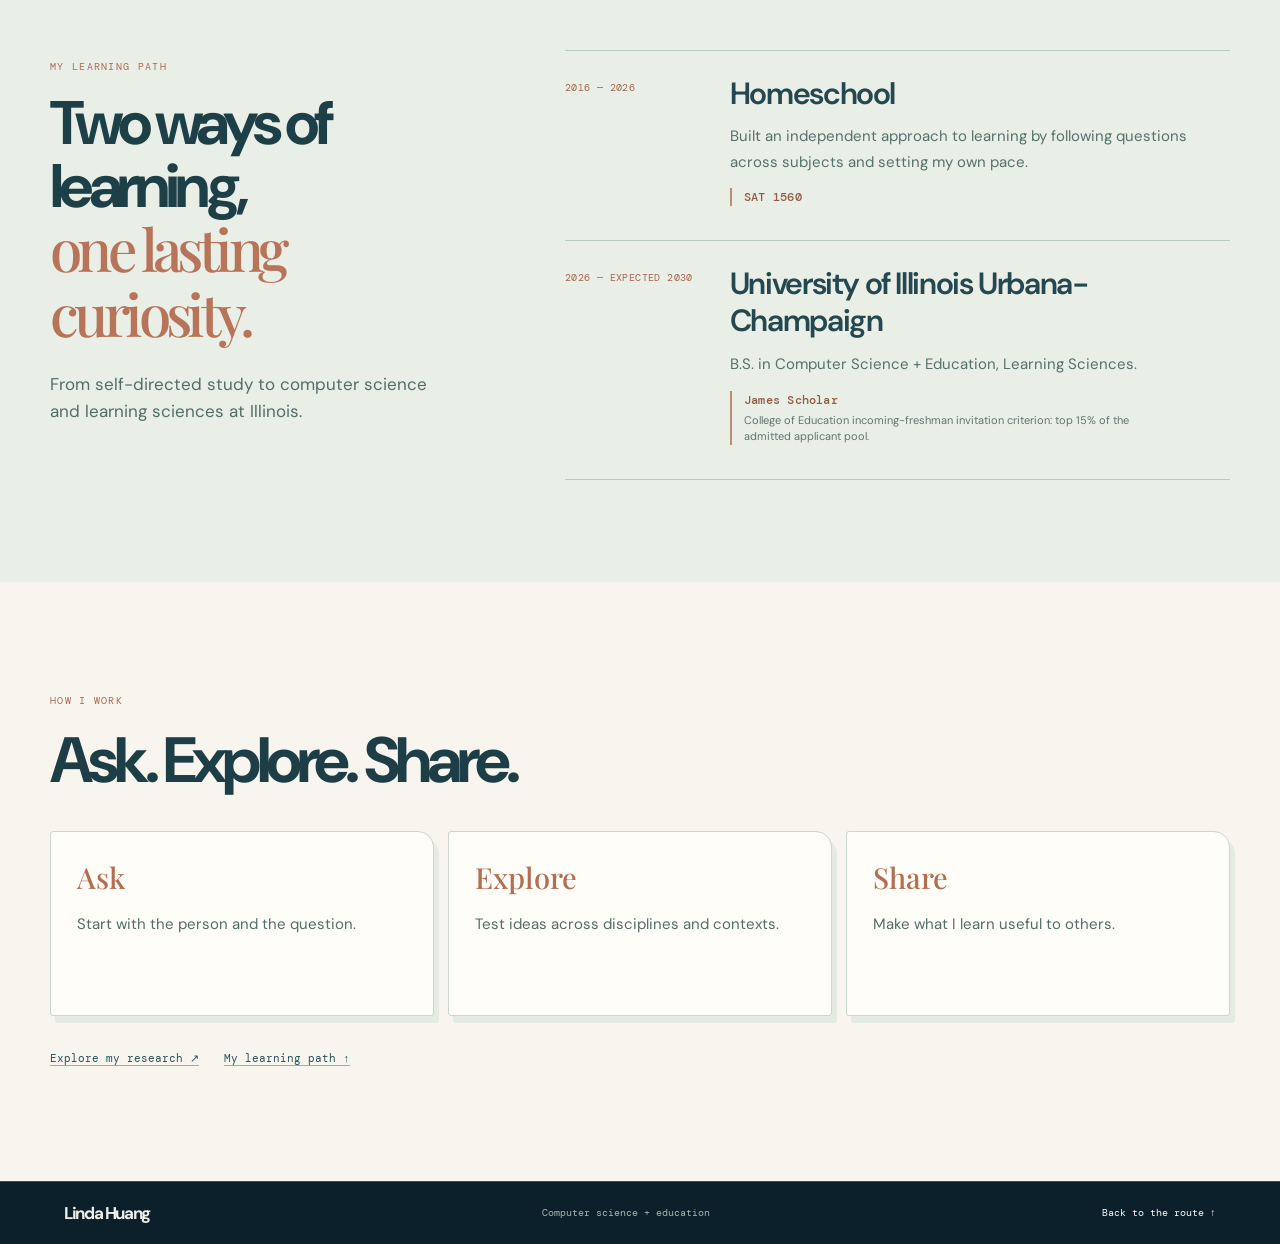
==== commit 1898d7f6: "Remove James Scholar eligibility link" ====
--- a/about.html
+++ b/about.html
@@ -47,7 +47,6 @@
         <div class="meet-learning-list">
           <article><span class="meet-learning-years">2016 — 2026</span><div><h3>Homeschool</h3><p>Built an independent approach to learning by following questions across subjects and setting my own pace.</p><p class="meet-learning-distinction"><strong>SAT 1560</strong></p></div></article>
           <article><span class="meet-learning-years">2026 — Expected 2030</span><div><h3>University of Illinois Urbana-Champaign</h3><p>B.S. in Computer Science + Education, Learning Sciences.</p><p class="meet-learning-distinction"><strong>James Scholar</strong><span>College of Education incoming-freshman invitation criterion: top 15% of the admitted applicant pool.</span></p></div></article>
-          <p class="meet-learning-source"><a href="https://jamesscholars.education.illinois.edu/program-detail" target="_blank" rel="noopener noreferrer">College of Education James Scholar eligibility ↗</a></p>
         </div>
       </div>
     </section>
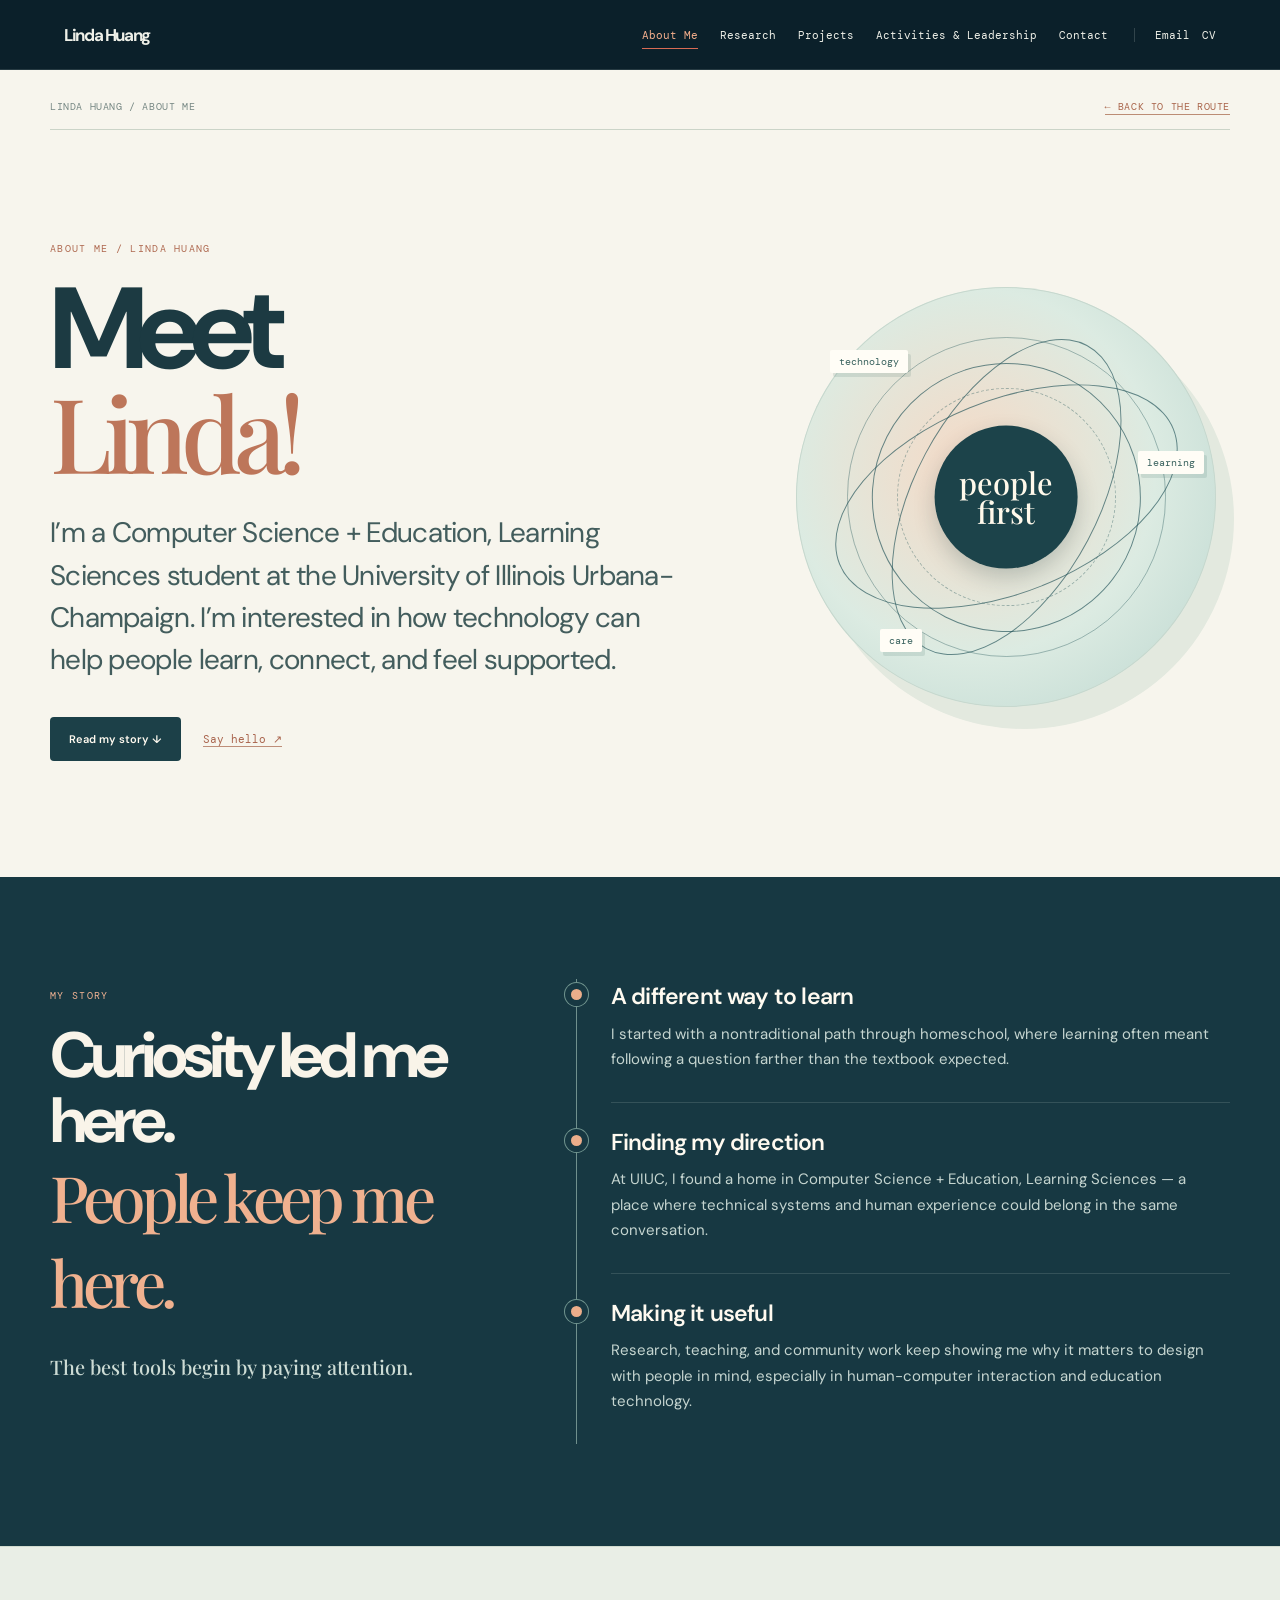
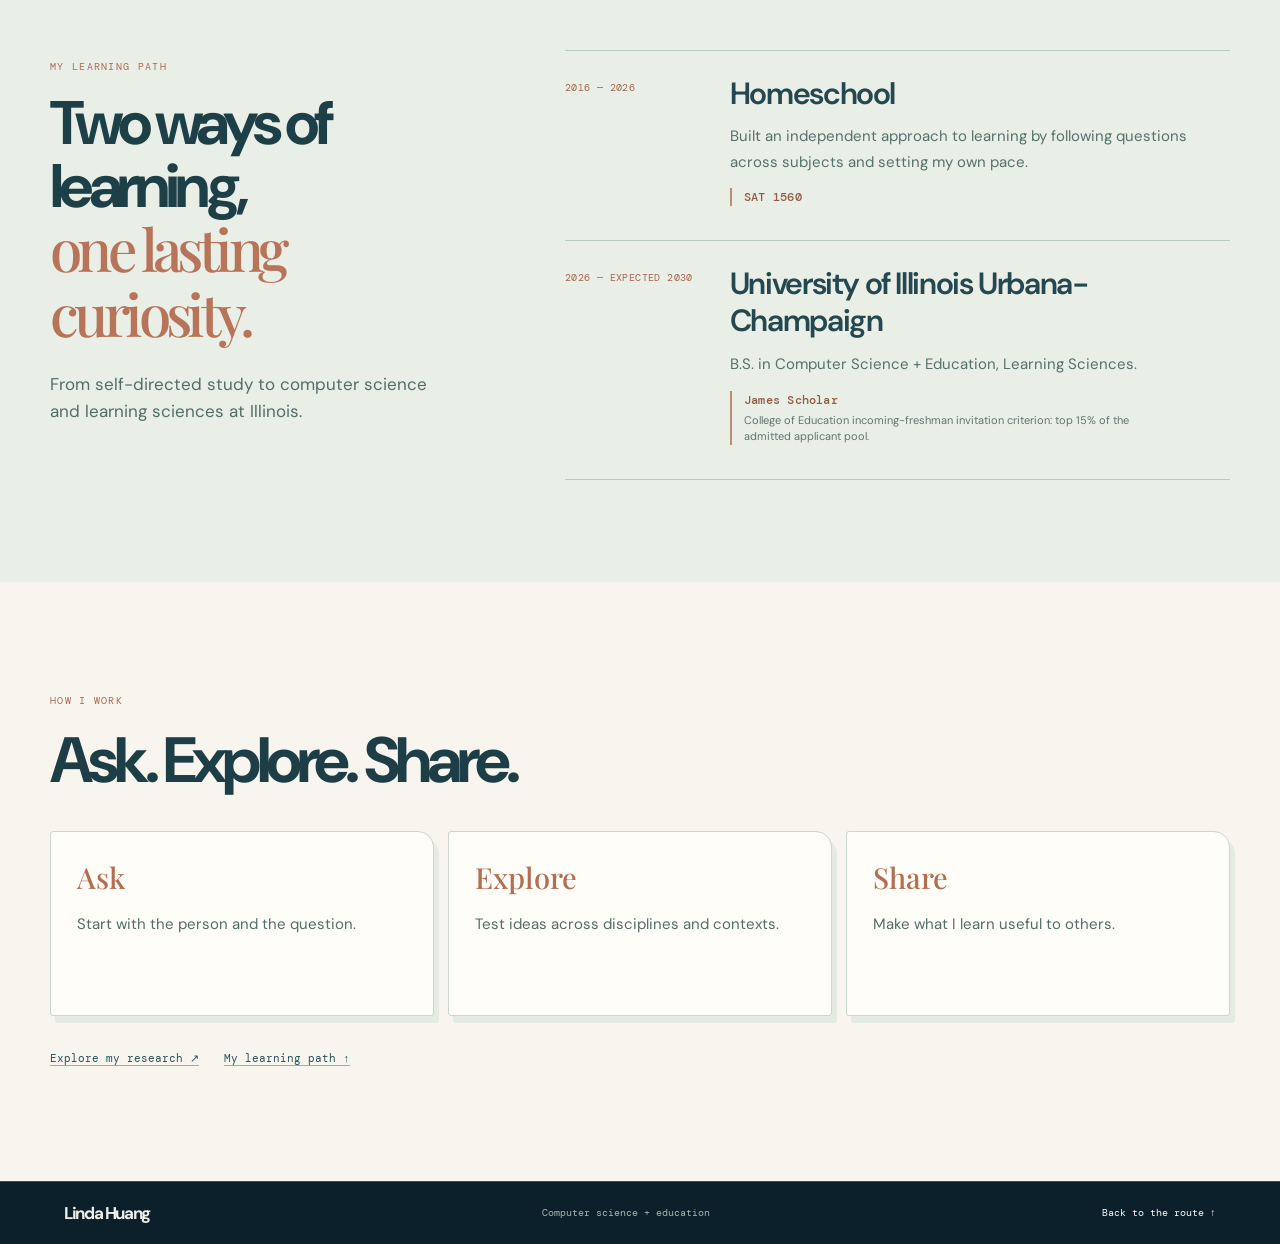
==== commit e7b8bd2e: "Merge activities leadership and volunteer pages" ====
--- a/about.html
+++ b/about.html
@@ -15,7 +15,7 @@
 <body class="page-about">
   <header class="nav">
     <a class="brand" href="index.html#top">Linda Huang</a>
-    <nav aria-label="Main navigation"><a class="active" href="about.html" aria-current="page">About Me</a><a href="research.html">Research</a><a href="projects.html">Projects</a><a href="extracurricular.html">Extracurricular Activities</a><a href="volunteer.html">Volunteer Experience</a><a href="contact.html">Contact</a></nav>
+    <nav aria-label="Main navigation"><a class="active" href="about.html" aria-current="page">About Me</a><a href="research.html">Research</a><a href="projects.html">Projects</a><a href="extracurricular.html">Activities &amp; Leadership</a><a href="contact.html">Contact</a></nav>
     <div class="nav-social"><a href="contact.html#email">Email</a><a href="resume.pdf" target="_blank" rel="noopener noreferrer">CV</a></div>
   </header>
   <main>
--- a/editorial.css
+++ b/editorial.css
@@ -63,12 +63,14 @@
   column-gap: clamp(26px, 4vw, 56px);
   align-items: start;
 }
+.page-research .research-content.research-cover { grid-template-columns: minmax(280px, 410px) minmax(0, 1fr); }
 .page-research .research-card-image {
   grid-column: 1;
   grid-row: 1 / 6;
   margin: 0;
 }
 .page-research .research-card-image img { height: 205px; }
+.page-research .research-card-image.research-cover-image img { height: auto; aspect-ratio: 16 / 9; object-fit: cover; padding: 0; }
 .page-research .research-content > :not(.research-card-image) { grid-column: 2; }
 .page-research .research-content .item-meta { margin: 0 0 10px; }
 .page-research .research-content h3 { margin-bottom: 12px; }
@@ -77,6 +79,10 @@
 .page-research-detail .detail-hero .section-number { margin-bottom: 9px; }
 .page-research-detail .detail-hero h1 { font-size: clamp(38px, 4.3vw, 60px); line-height: 1.02; letter-spacing: -.065em; max-width: 960px; }
 .page-research-detail .detail-lede { font-size: clamp(17px, 1.6vw, 21px); }
+.paper-details { display: grid; grid-template-columns: repeat(2, minmax(0, 1fr)); gap: 16px 28px; max-width: 920px; margin: 34px 0 0; padding-top: 22px; border-top: 1px solid var(--line); }
+.paper-details div { min-width: 0; }
+.paper-details dt { margin-bottom: 6px; color: var(--accent); font: 10px/1.4 var(--mono); letter-spacing: .06em; text-transform: uppercase; }
+.paper-details dd { margin: 0; color: var(--ink); font-size: 14px; line-height: 1.5; }
 .page-research-detail .detail-section { padding-top: 66px; padding-bottom: 66px; }
 .page-research-detail .detail-tint,
 .paper-figures { background: var(--cream); }
@@ -184,6 +190,8 @@
   padding: 18px;
 }
 .home-work-image img { display: block; width: 100%; height: 100%; object-fit: contain; }
+.page-home .home-work-card .home-work-image.research-cover-image { height: auto; aspect-ratio: 16 / 9; padding: 0; overflow: hidden; background: #121722; }
+.page-home .home-work-card .home-work-image.research-cover-image img { height: auto; aspect-ratio: 16 / 9; object-fit: cover; }
 .home-work-copy { padding: 24px 26px 27px; }
 .home-work-copy h3 { font-size: clamp(23px, 2.4vw, 32px); line-height: 1.12; letter-spacing: -.055em; margin: 0 0 13px; }
 .home-work-copy h3 a { color: inherit; text-decoration: none; }
@@ -264,6 +272,7 @@
   .page-research .research-card-image img { height: 175px; }
   .page-research-detail .detail-hero { padding-top: 48px; padding-bottom: 48px; }
   .page-research-detail .detail-section { padding-top: 48px; padding-bottom: 48px; }
+  .paper-details { grid-template-columns: 1fr; gap: 14px; }
 }
 
 @media (max-width: 480px) {
--- a/book.css
+++ b/book.css
@@ -60,9 +60,9 @@
 body.chapter-page .timeline article { border-bottom-color: #c6d2c7; }
 
 /* Projects unfold into a normal, full-width case-study layout. */
-body.chapter-page .project-grid { grid-template-columns: repeat(3,minmax(0,1fr)); gap: 20px; }
+body.chapter-page .project-grid { grid-template-columns: repeat(2,minmax(0,1fr)); gap: 20px; }
 body.chapter-page .project { min-width: 0; min-height: 0; background: #fffdf7; border: 1px solid #cdd7cb; border-radius: 4px 15px 4px 4px; overflow: hidden; box-shadow: 7px 10px 0 #e2e7dc; }
-body.chapter-page .project-image { height: 220px; background: radial-gradient(circle at center,#dce9df,#a9c8c3 68%,#668c8b); border-bottom: 1px solid #cbd8cc; }
+body.chapter-page .project-image { height: clamp(220px,24vw,320px); background: radial-gradient(circle at center,#dce9df,#a9c8c3 68%,#668c8b); border-bottom: 1px solid #cbd8cc; }
 body.chapter-page .project-security { background: radial-gradient(circle at center,#e7ece1,#adc8bd 68%,#718e90); }
 body.chapter-page .project-robot { background: radial-gradient(circle at center,#e2edec,#a1c3c8 68%,#5e8a93); }
 body.chapter-page .project-body { padding: 23px 23px 25px; }
@@ -78,7 +78,7 @@
 .projects.is-detail-open > .section-intro,
 .projects.is-detail-open > .project-grid { display: none; }
 .project-chapter[hidden] { display: none !important; }
-.project-chapter { padding: 0; }
+.project-chapter { padding: 0; scroll-margin-top: 100px; }
 .project-back { color: #aa684f; font: 11px var(--mono); text-decoration: none; border-bottom: 1px solid #bc8d75; }
 .project-chapter-kicker { color: #b16c52; margin: 41px 0 14px; font: 11px/1.5 var(--mono); text-transform: uppercase; letter-spacing: .08em; }
 body.chapter-page .project-chapter h2 { margin: 0 0 18px; font-size: clamp(58px,8vw,110px); }
@@ -279,6 +279,8 @@
 .mystery-intro[data-theme="health"] { --scene-top:#315257; --scene-bottom:#10272d; --cover-top:#466e6b; --cover-bottom:#24464b; --cover-edge:#d2a189; --cover-type:#f6ead6; --intro-accent:#f1b69e; }
 .mystery-intro[data-theme="projects"] { --scene-top:#4a3e3e; --scene-bottom:#201e27; --cover-top:#7d5751; --cover-bottom:#3c3339; --cover-edge:#d9ae79; --cover-type:#ffe6ca; --intro-accent:#ffc297; }
 .mystery-intro[data-theme="mindjoy"] { --scene-top:#73555a; --scene-bottom:#332d39; --cover-top:#a87572; --cover-bottom:#6b454d; --cover-edge:#e1bf98; --cover-type:#fff0db; --intro-accent:#fbd1b7; }
+.mystery-intro[data-theme="jobmaxxing"] { --scene-top:#315ca5; --scene-bottom:#112345; --cover-top:#376ec2; --cover-bottom:#19396c; --cover-edge:#b9c9ec; --cover-type:#f4f8ff; --intro-accent:#d7e7ff; }
+.mystery-intro[data-theme="workbuddy"] { --scene-top:#789b82; --scene-bottom:#263e38; --cover-top:#b9825b; --cover-bottom:#6a6550; --cover-edge:#f2d9a5; --cover-type:#fff8e9; --intro-accent:#ffdfaa; }
 .mystery-intro[data-theme="security"] { --scene-top:#283f54; --scene-bottom:#101d2c; --cover-top:#37546c; --cover-bottom:#1a3045; --cover-edge:#b4c0b9; --cover-type:#eaf1e8; --intro-accent:#b1d5ce; }
 .mystery-intro[data-theme="underwater-robot"] { --scene-top:#235369; --scene-bottom:#071c2b; --cover-top:#356e80; --cover-bottom:#134254; --cover-edge:#a0c6c5; --cover-type:#ecf6e9; --intro-accent:#a6dedb; }
 .mystery-intro .mystery-cover { border-color: var(--cover-edge); color: var(--cover-type); background: radial-gradient(circle at 65% 45%,var(--cover-top),var(--cover-bottom) 70%); }
@@ -291,13 +293,28 @@
 .mystery-intro[data-theme="llm"] .mystery-turn-sheet i,
 .mystery-intro[data-theme="health"] .mystery-turn-sheet i { background: linear-gradient(rgba(65,110,123,.17) 1px,transparent 1px),linear-gradient(90deg,rgba(65,110,123,.17) 1px,transparent 1px); background-size: 15px 15px; }
 .mystery-intro[data-theme="projects"] .mystery-turn-sheet i,
+.mystery-intro[data-theme="jobmaxxing"] .mystery-turn-sheet i,
 .mystery-intro[data-theme="security"] .mystery-turn-sheet i,
 .mystery-intro[data-theme="underwater-robot"] .mystery-turn-sheet i { background: linear-gradient(rgba(55,103,116,.19) 1px,transparent 1px),linear-gradient(90deg,rgba(55,103,116,.19) 1px,transparent 1px); background-size: 22px 22px; }
+.mystery-intro[data-theme="workbuddy"] .mystery-turn-sheet i { background: repeating-linear-gradient(0deg,transparent 0 17px,rgba(95,136,111,.2) 18px 19px,transparent 20px 28px); }
 .mystery-intro[data-theme="education"] .mystery-turn-sheet i { background: repeating-linear-gradient(0deg,transparent 0 14px,rgba(71,107,91,.22) 15px 16px,transparent 17px 26px); }
 
 /* Work cards and reading pages carry the same cues as their entrances. */
 body.chapter-page .project-image.project-mindjoy,
-body.chapter-page .project-chapter-visual.project-mindjoy { background: radial-gradient(circle at 45% 42%,#f6dfd4,#b9d9cf 67%,#6e9d9b); }
+body.chapter-page .project-chapter-visual.project-mindjoy { background: #fbfaf8; }
+body.chapter-page .project-image.project-jobmaxxing,
+body.chapter-page .project-chapter-visual.project-jobmaxxing { background: #1e56c5; }
+body.chapter-page .project-image.project-jobmaxxing img { display: block; width: 100%; height: 100%; object-fit: contain; }
+body.chapter-page .project-chapter-visual.project-jobmaxxing { min-height: 0; height: auto; padding: 12px; }
+body.chapter-page .project-chapter-visual.project-jobmaxxing img { display: block; width: 100%; height: auto; }
+body.chapter-page .project-image.project-workbuddy,
+body.chapter-page .project-chapter-visual.project-workbuddy { background: #fff3e0; }
+body.chapter-page .project-image.project-workbuddy img { display: block; width: 100%; height: 100%; object-fit: contain; }
+body.chapter-page .project-chapter-visual.project-workbuddy { min-height: 0; height: auto; padding: 12px; }
+body.chapter-page .project-chapter-visual.project-workbuddy img { display: block; width: 100%; height: auto; }
+body.chapter-page .project-image.project-mindjoy img { display: block; width: 100%; height: 100%; object-fit: contain; }
+body.chapter-page .project-chapter-visual.project-mindjoy { min-height: 0; height: auto; padding: 12px 12px 38px; }
+body.chapter-page .project-chapter-visual.project-mindjoy img { display: block; width: 100%; height: auto; }
 body.chapter-page .project-image.project-security,
 body.chapter-page .project-chapter-visual.project-security { background: radial-gradient(circle at 48% 40%,#7ba3a7,#345d69 66%,#183b50); }
 body.chapter-page .project-image.project-robot,
@@ -305,8 +322,13 @@
 body.chapter-page .project-security svg { stroke: #e8f4ea; }
 body.chapter-page .project-security svg circle { fill: #b9d9d2; }
 body.chapter-page .project:nth-child(1) { border-top: 4px solid #c68a78; }
-body.chapter-page .project:nth-child(2) { border-top: 4px solid #467c8b; }
-body.chapter-page .project:nth-child(3) { border-top: 4px solid #74aeba; }
+body.chapter-page .project:nth-child(2) { border-top: 4px solid #3d75d0; }
+body.chapter-page .project:nth-child(3) { border-top: 4px solid #ddac74; }
+body.chapter-page .project:nth-child(4) { border-top: 4px solid #467c8b; }
+body.chapter-page .project:nth-child(5) { border-top: 4px solid #74aeba; }
+@media (min-width: 701px) {
+  body.chapter-page .project-grid > .project:last-child:nth-child(odd) { grid-column: 1 / -1; width: calc((100% - 20px) / 2); justify-self: center; }
+}
 body.chapter-page .research-item:first-child { border-top: 4px solid #6da9b7; }
 body.chapter-page .research-item:last-child { border-top: 4px solid #c68f7d; }
 body.chapter-page .research-item:last-child .research-card-image { background: #f5ebe4; border-color: #e0c6b5; }
@@ -333,7 +355,7 @@
   body.chapter-page.chapter-direct main.chapter-main { animation: none !important; }
 }
 
-/* Education now lives within About Me; activities have their own reading pages. */
+/* Education lives within About Me; activities and service share one page. */
 .meet-learning { scroll-margin-top: 110px; padding: clamp(70px,8vw,112px) 24px; border-top: 1px solid #d1dbcf; background: #e9eee6; }
 .meet-learning-inner { width: min(100%,1180px); margin: 0 auto; display: grid; grid-template-columns: minmax(0,.78fr) minmax(0,1.22fr); gap: clamp(34px,7vw,100px); }
 .meet-learning-heading h2 { max-width: 490px; margin: 18px 0 22px; color: #1d3f47; font: 700 clamp(43px,4.8vw,70px)/1.04 var(--sans); letter-spacing: -.075em; }
@@ -355,15 +377,17 @@
 .activity-page h1 { max-width: 950px; margin: 0 0 22px; color: #1c3d45; font: 700 clamp(45px,6.2vw,85px)/1.04 var(--sans); letter-spacing: -.075em; }
 .activity-page h1 em { color: #b66f53; font: 500 .95em var(--serif); }
 .activity-intro { max-width: 680px; margin: 0 0 52px; color: #526b68; font: 18px/1.65 var(--sans); }
+.activity-group-heading { display: flex; flex-wrap: wrap; align-items: baseline; gap: 12px 25px; margin-bottom: 27px; }
+.activity-group-heading span { color: #ae684f; font: 10px/1.5 var(--mono); letter-spacing: .08em; text-transform: uppercase; }
+body.chapter-page .activity-group-heading h2 { margin: 0; color: #25464e; font: 600 clamp(25px,3.2vw,39px)/1.15 var(--sans); letter-spacing: -.055em; }
 .activity-list { border-top: 1px solid #c5d5c8; }
 .activity-entry { display: grid; grid-template-columns: 160px minmax(0,1fr); gap: 30px; padding: 32px 0 36px; border-bottom: 1px solid #c5d5c8; }
 .activity-date { padding-top: 4px; color: #ae684f; font: 11px/1.5 var(--mono); white-space: nowrap; }
 .activity-organization { margin: 0 0 9px; color: #60827c; font: 10px/1.5 var(--mono); text-transform: uppercase; letter-spacing: .08em; }
-body.chapter-page .activity-entry h2 { margin: 0 0 12px; color: #25464e; font: 600 clamp(27px,3.2vw,41px)/1.14 var(--sans); letter-spacing: -.055em; }
+body.chapter-page .activity-entry h3 { margin: 0 0 12px; color: #25464e; font: 600 clamp(27px,3.2vw,41px)/1.14 var(--sans); letter-spacing: -.055em; }
 .activity-entry p:last-child { max-width: 640px; margin: 0; color: #586f6b; font: 16px/1.65 var(--sans); }
-.activity-placeholder { max-width: 680px; padding: clamp(28px,4vw,46px); border: 1px dashed #acc5b9; border-radius: 4px 18px 4px 4px; background: #ebf0e9; }
-.activity-placeholder span { color: #ae684f; font: 10px/1.5 var(--mono); text-transform: uppercase; letter-spacing: .1em; }
-.activity-placeholder p { margin: 14px 0 0; color: #526d68; font: 17px/1.65 var(--sans); }
+.activity-service { scroll-margin-top: 110px; margin-top: clamp(54px,7vw,90px); padding-top: 30px; border-top: 1px solid #c5d5c8; }
+.activity-service > p { max-width: 620px; margin: 0; color: #586f6b; font: 16px/1.65 var(--sans); }
 
 @media (max-width: 780px) {
   .meet-learning-inner { grid-template-columns: 1fr; gap: 27px; }
@@ -371,3 +395,17 @@
   .activity-entry { grid-template-columns: 1fr; gap: 9px; }
   .activity-intro { margin-bottom: 36px; }
 }
+
+/* Linked covers open each live project from both the card and detail page. */
+.project-cover-link { display: block; width: 100%; height: 100%; cursor: pointer; line-height: 0; }
+.project-cover-link img { transition: filter .2s ease; }
+.project-cover-link:hover img { filter: brightness(.96); }
+.project-cover-link:focus-visible { outline: 3px solid var(--accent); outline-offset: -3px; }
+body.chapter-page .project-chapter-visual .project-cover-link { height: auto; }
+
+
+/* Security project cover: preserve the supplied 16:9 composition. */
+body.chapter-page .project-image.project-security { background: #07100f; }
+body.chapter-page .project-image.project-security img { display: block; width: 100%; height: 100%; object-fit: contain; }
+body.chapter-page .project-chapter-visual.project-security { min-height: 0; height: auto; padding: 12px; background: #07100f; }
+body.chapter-page .project-chapter-visual.project-security img { display: block; width: 100%; height: auto; }
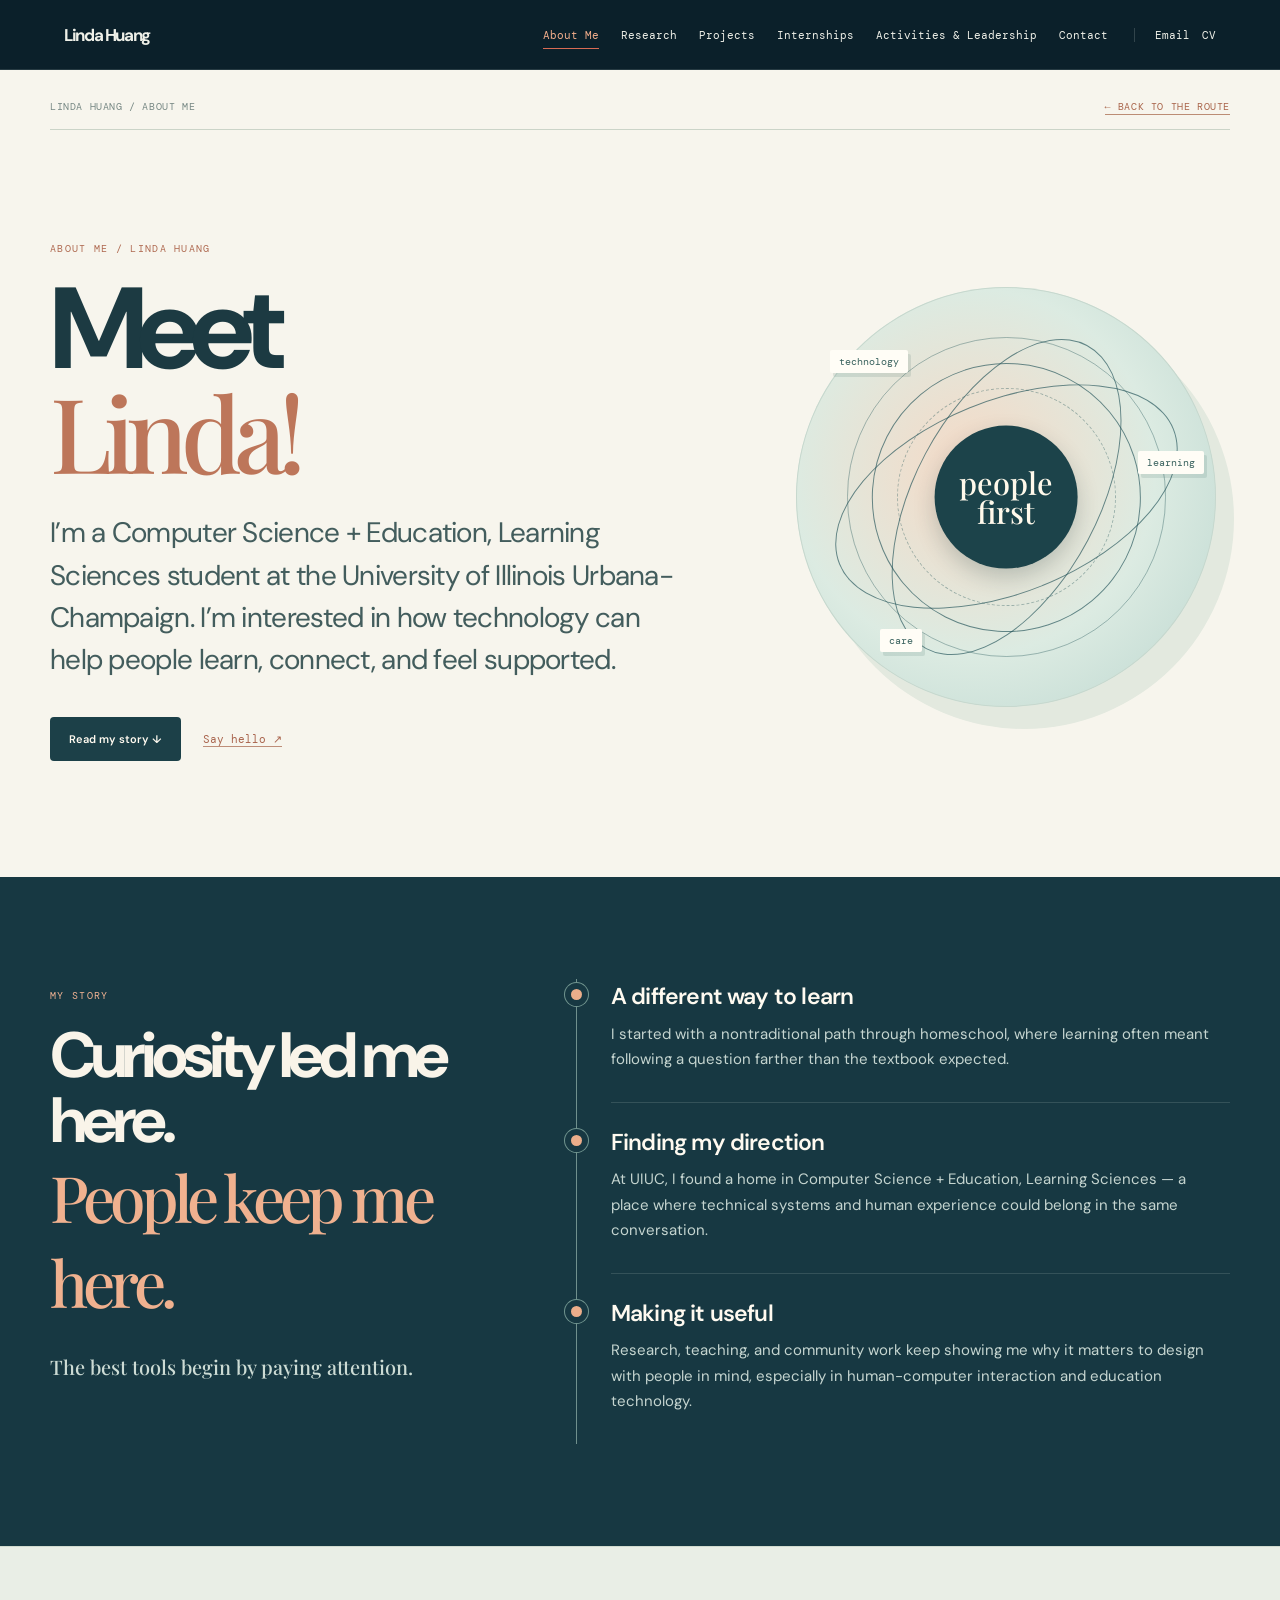
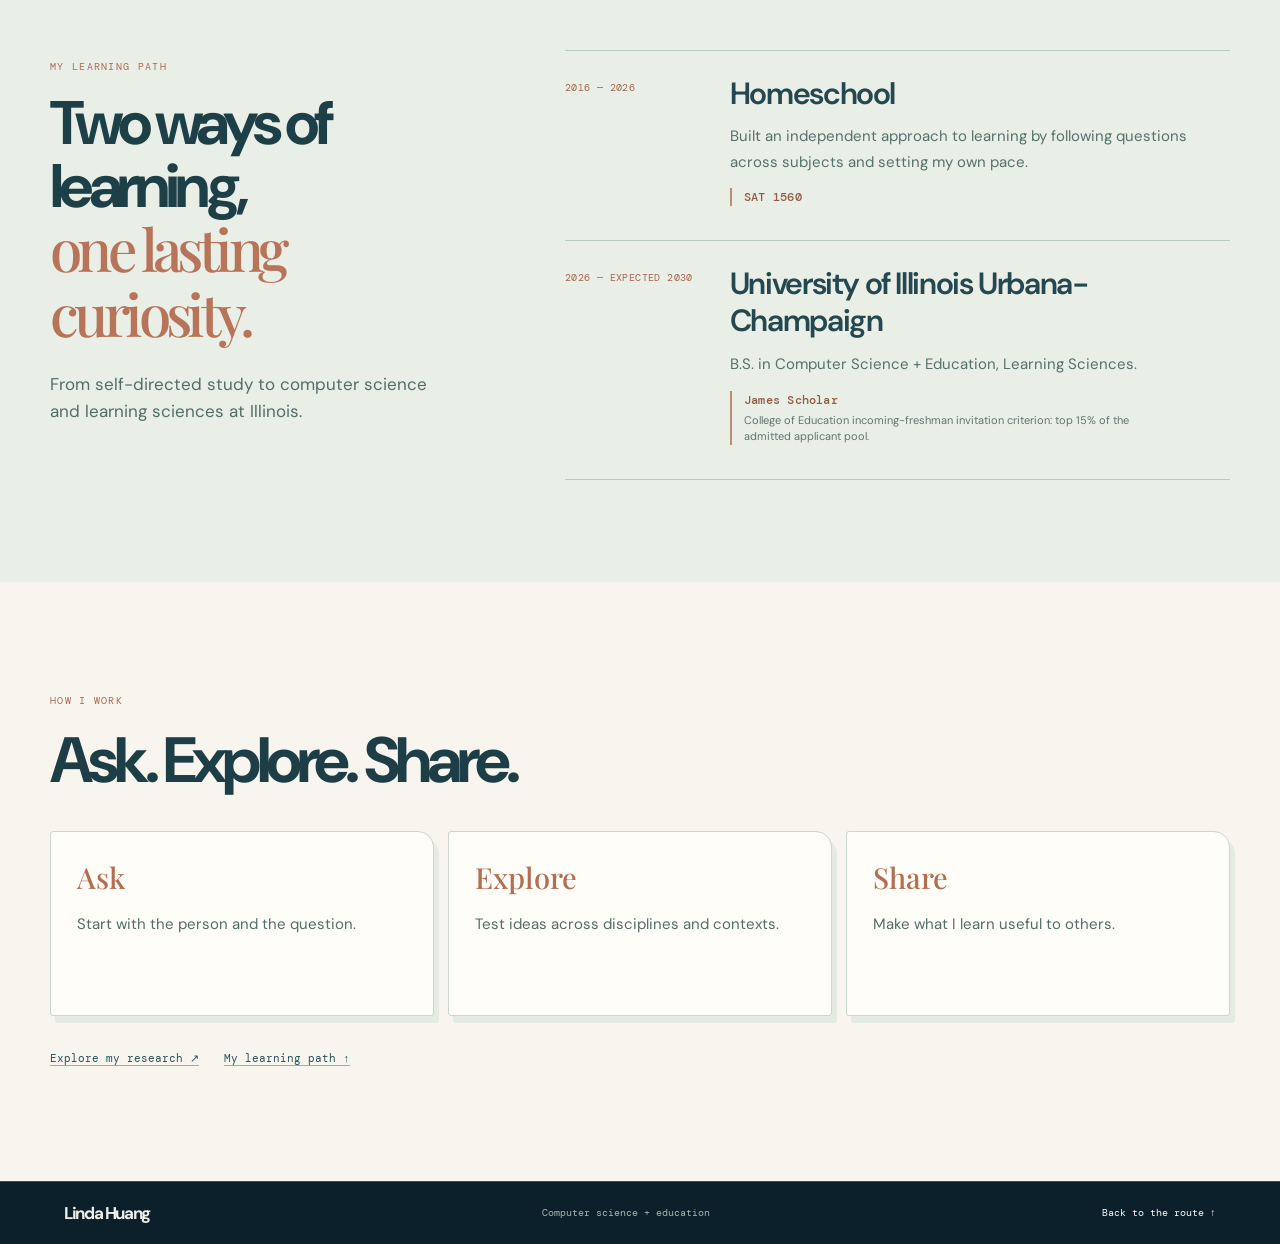
==== commit b0ef64db: "Add internships section and route station" ====
--- a/about.html
+++ b/about.html
@@ -15,7 +15,7 @@
 <body class="page-about">
   <header class="nav">
     <a class="brand" href="index.html#top">Linda Huang</a>
-    <nav aria-label="Main navigation"><a class="active" href="about.html" aria-current="page">About Me</a><a href="research.html">Research</a><a href="projects.html">Projects</a><a href="extracurricular.html">Activities &amp; Leadership</a><a href="contact.html">Contact</a></nav>
+    <nav aria-label="Main navigation"><a class="active" href="about.html" aria-current="page">About Me</a><a href="research.html">Research</a><a href="projects.html">Projects</a><a href="internship.html">Internships</a><a href="extracurricular.html">Activities &amp; Leadership</a><a href="contact.html">Contact</a></nav>
     <div class="nav-social"><a href="contact.html#email">Email</a><a href="resume.pdf" target="_blank" rel="noopener noreferrer">CV</a></div>
   </header>
   <main>
--- a/book.css
+++ b/book.css
@@ -355,7 +355,7 @@
   body.chapter-page.chapter-direct main.chapter-main { animation: none !important; }
 }
 
-/* Education lives within About Me; activities and service share one page. */
+/* Education lives within About Me; internships and activities open directly. */
 .meet-learning { scroll-margin-top: 110px; padding: clamp(70px,8vw,112px) 24px; border-top: 1px solid #d1dbcf; background: #e9eee6; }
 .meet-learning-inner { width: min(100%,1180px); margin: 0 auto; display: grid; grid-template-columns: minmax(0,.78fr) minmax(0,1.22fr); gap: clamp(34px,7vw,100px); }
 .meet-learning-heading h2 { max-width: 490px; margin: 18px 0 22px; color: #1d3f47; font: 700 clamp(43px,4.8vw,70px)/1.04 var(--sans); letter-spacing: -.075em; }
@@ -381,13 +381,20 @@
 .activity-group-heading span { color: #ae684f; font: 10px/1.5 var(--mono); letter-spacing: .08em; text-transform: uppercase; }
 body.chapter-page .activity-group-heading h2 { margin: 0; color: #25464e; font: 600 clamp(25px,3.2vw,39px)/1.15 var(--sans); letter-spacing: -.055em; }
 .activity-list { border-top: 1px solid #c5d5c8; }
-.activity-entry { display: grid; grid-template-columns: 160px minmax(0,1fr); gap: 30px; padding: 32px 0 36px; border-bottom: 1px solid #c5d5c8; }
-.activity-date { padding-top: 4px; color: #ae684f; font: 11px/1.5 var(--mono); white-space: nowrap; }
+.activity-entry { display: grid; grid-template-columns: 210px minmax(0,1fr); gap: 30px; padding: 32px 0 36px; border-bottom: 1px solid #c5d5c8; }
+.activity-date { padding-top: 4px; color: #ae684f; font: 11px/1.5 var(--mono); }
 .activity-organization { margin: 0 0 9px; color: #60827c; font: 10px/1.5 var(--mono); text-transform: uppercase; letter-spacing: .08em; }
 body.chapter-page .activity-entry h3 { margin: 0 0 12px; color: #25464e; font: 600 clamp(27px,3.2vw,41px)/1.14 var(--sans); letter-spacing: -.055em; }
 .activity-entry p:last-child { max-width: 640px; margin: 0; color: #586f6b; font: 16px/1.65 var(--sans); }
 .activity-service { scroll-margin-top: 110px; margin-top: clamp(54px,7vw,90px); padding-top: 30px; border-top: 1px solid #c5d5c8; }
-.activity-service > p { max-width: 620px; margin: 0; color: #586f6b; font: 16px/1.65 var(--sans); }
+.activity-highlights { max-width: 740px; margin: 0; padding-left: 1.25em; color: #586f6b; font: 16px/1.65 var(--sans); }
+.activity-highlights li + li { margin-top: 10px; }
+.activity-highlights li::marker { color: #ae684f; }
+.internship-page h1 em { color: #6c938e; }
+.internship-page .activity-group-heading span,
+.internship-page .activity-date { color: #5d817f; }
+.internship-page .activity-highlights li::marker { color: #5d817f; }
+.internship-page .activity-service { border-top-color: #a9c5c1; }
 
 @media (max-width: 780px) {
   .meet-learning-inner { grid-template-columns: 1fr; gap: 27px; }
